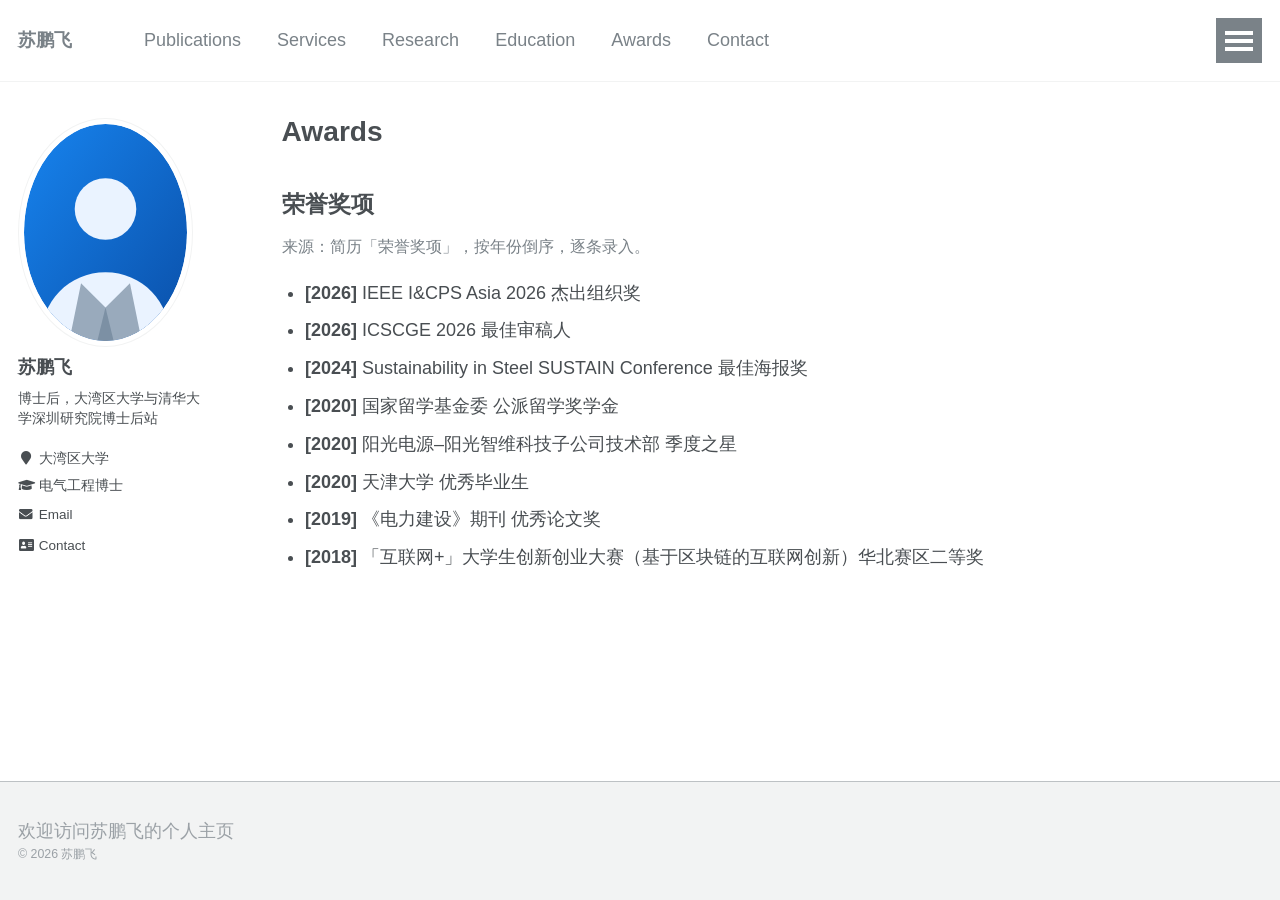
==== awards/index.html @ 1ff54ed6 "重构为多页面 academicpages 站点：真实页面跳转 + 原版主题样式 - 采用参考站开源主题 academicpages / Minimal Mistakes 精确 DOM：masthead" ====
<!doctype html>
<html lang="zh-CN" class="no-js">
<head>
<meta charset="utf-8">
<title>荣誉奖项 - 苏鹏飞</title>
<meta name="description" content="苏鹏飞，电气工程博士，大湾区大学与清华大学深圳研究院博士后站博士后。研究方向：工业负荷灵活性、炼钢流程优化排产、混合储能与需求响应、多能源系统协同。">
<meta property="og:site_name" content="苏鹏飞">
<meta property="og:title" content="荣誉奖项 - 苏鹏飞">
<meta property="og:description" content="苏鹏飞，电气工程博士，大湾区大学与清华大学深圳研究院博士后站博士后。研究方向：工业负荷灵活性、炼钢流程优化排产、混合储能与需求响应、多能源系统协同。">
<meta name="viewport" content="width=device-width, initial-scale=1.0">
<meta http-equiv="cleartype" content="on">
<script>document.documentElement.className = document.documentElement.className.replace(/\bno-js\b/g, '') + ' js ';</script>
<link rel="stylesheet" href="../assets/css/main.css">
<link rel="stylesheet" href="../assets/css/custom.css">
</head>
<body data-home="../index.html">
<!-- 结构：masthead（真实页面导航） + #main（sticky sidebar + archive） + page__footer
     内容填充位置：下方 <div class="archive"> 内部；共享身份字段见 data/profile.js -->
<div class="masthead">
  <div class="masthead__inner-wrap">
    <div class="masthead__menu">
      <nav id="site-nav" class="greedy-nav">
        <button><div class="navicon"></div></button>
        <ul class="visible-links">
          <li class="masthead__menu-item masthead__menu-item--lg"><a href="../index.html" data-field="name">苏鹏飞</a></li>
          <li class="masthead__menu-item"><a href="../publications/index.html">Publications</a></li>
          <li class="masthead__menu-item"><a href="../services/index.html">Services</a></li>
          <li class="masthead__menu-item"><a href="../research/index.html">Research</a></li>
          <li class="masthead__menu-item"><a href="../education/index.html">Education</a></li>
          <li class="masthead__menu-item"><a href="../awards/index.html">Awards</a></li>
          <li class="masthead__menu-item"><a href="../contact/index.html">Contact</a></li>
        </ul>
        <ul class="hidden-links hidden">
          <li class="masthead__menu-item nav-clone"><a href="../index.html" data-field="name">苏鹏飞</a></li>
          <li class="masthead__menu-item nav-clone"><a href="../publications/index.html">Publications</a></li>
          <li class="masthead__menu-item nav-clone"><a href="../services/index.html">Services</a></li>
          <li class="masthead__menu-item nav-clone"><a href="../research/index.html">Research</a></li>
          <li class="masthead__menu-item nav-clone"><a href="../education/index.html">Education</a></li>
          <li class="masthead__menu-item nav-clone"><a href="../awards/index.html">Awards</a></li>
          <li class="masthead__menu-item nav-clone"><a href="../contact/index.html">Contact</a></li>
        </ul>
      </nav>
    </div>
  </div>
</div>
<div id="main" role="main">
<div class="sidebar sticky">
  <div itemscope itemtype="http://schema.org/Person">
    <div class="author__avatar">
      <!-- 简历未提供照片：蓝色椭圆占位头像；拿到照片后替换下方 img 的 src 即可 -->
      <img src="../assets/images/profile.svg" class="author__avatar" alt="苏鹏飞">
    </div>
    <div class="author__content">
      <h3 class="author__name" data-field="name">苏鹏飞</h3>
      <p class="author__bio" data-field="bio">博士后，大湾区大学与清华大学深圳研究院博士后站</p>
    </div>
    <div class="author__urls-wrapper">
      <button class="btn btn--inverse">Follow</button>
      <ul class="author__urls social-icons">
        <li><i class="fas fa-fw fa-map-marker" aria-hidden="true"></i> 大湾区大学</li>
        <li><i class="fas fa-fw fa-graduation-cap" aria-hidden="true"></i> 电气工程博士</li>
        <li><a href="mailto:aca_spf@163.com" data-href="emailHref"><i class="fas fa-fw fa-envelope" aria-hidden="true"></i> Email</a></li>
        <li><a href="../contact/index.html"><i class="fas fa-fw fa-address-card" aria-hidden="true"></i> Contact</a></li>
      </ul>
    </div>
  </div>
</div>
<div class="archive">
  <h1 class="page__title">Awards</h1>
  <h2 id="awards">荣誉奖项</h2>
  <p class="page-note">来源：简历「荣誉奖项」，按年份倒序，逐条录入。</p>
  <ul class="plain-list">
    <li><strong>[2026]</strong> IEEE I&amp;CPS Asia 2026 杰出组织奖</li>
    <li><strong>[2026]</strong> ICSCGE 2026 最佳审稿人</li>
    <li><strong>[2024]</strong> Sustainability in Steel SUSTAIN Conference 最佳海报奖</li>
    <li><strong>[2020]</strong> 国家留学基金委 公派留学奖学金</li>
    <li><strong>[2020]</strong> 阳光电源–阳光智维科技子公司技术部 季度之星</li>
    <li><strong>[2020]</strong> 天津大学 优秀毕业生</li>
    <li><strong>[2019]</strong> 《电力建设》期刊 优秀论文奖</li>
    <li><strong>[2018]</strong> 「互联网+」大学生创新创业大赛（基于区块链的互联网创新）华北赛区二等奖</li>
  </ul>
</div>
</div>
<div class="page__footer">
  <footer>
    <a href="../index.html" data-href="home" data-field="footerText">欢迎访问苏鹏飞的个人主页</a>
    <div class="page__footer-copyright" data-field="copyrightText">&copy; 2026 苏鹏飞</div>
  </footer>
</div>
<script src="../data/profile.js"></script>
<script src="../assets/js/site.js"></script>
<script src="../assets/js/main.min.js"></script>
</body>
</html>
---- assets/css/main.css ----
a:focus{outline:thin dotted #f89406;outline:5px auto #f89406;outline-offset:-2px}*,*:before,*:after{-moz-box-sizing:border-box;-webkit-box-sizing:border-box;box-sizing:border-box}html{box-sizing:border-box;background-color:#fff;font-size:16px;-webkit-text-size-adjust:100%;-ms-text-size-adjust:100%}@media (min-width: 48em){html{font-size:18px}}body{margin:0}::-moz-selection{color:#fff;background:#000}::selection{color:#fff;background:#000}article,aside,details,figcaption,figure,footer,header,hgroup,main,nav,section{display:block}audio,canvas,video{display:inline-block;*display:inline;*zoom:1}audio:not([controls]){display:none}a{color:#52adc8}a:hover,a:active{outline:0}sub,sup{position:relative;font-size:75%;line-height:0;vertical-align:baseline}sup{top:-0.5em}sub{bottom:-0.25em}img{max-width:100%;width:auto\9;height:auto;vertical-align:middle;border:0;-ms-interpolation-mode:bicubic}#map_canvas img,.google-maps img{max-width:none}button,input,select,textarea{margin:0;font-size:100%;vertical-align:middle}button,input{*overflow:visible;line-height:normal}button::-moz-focus-inner,input::-moz-focus-inner{padding:0;border:0}button,html input[type="button"],input[type="reset"],input[type="submit"]{-webkit-appearance:button;cursor:pointer}label,select,button,input[type="button"],input[type="reset"],input[type="submit"],input[type="radio"],input[type="checkbox"]{cursor:pointer}input[type="search"]{box-sizing:content-box;-webkit-appearance:textfield}input[type="search"]::-webkit-search-decoration,input[type="search"]::-webkit-search-cancel-button{-webkit-appearance:none}textarea{overflow:auto;vertical-align:top}html{position:relative;min-height:100%}body{margin:0;padding:0;padding-bottom:9em;color:#494e52;font-family:-apple-system,".SFNSText-Regular","San Francisco","Roboto","Segoe UI","Helvetica Neue","Lucida Grande",Arial,sans-serif;line-height:1.5}body.overflow--hidden{overflow:hidden}h1,h2,h3,h4,h5,h6{margin:2em 0 0.5em;line-height:1.2;font-family:-apple-system,".SFNSText-Regular","San Francisco","Roboto","Segoe UI","Helvetica Neue","Lucida Grande",Arial,sans-serif;font-weight:bold}h1{margin-top:0;font-size:1.563em}h2{font-size:1.25em}h3{font-size:1em}h4{font-size:.75em}h5{font-size:.75em}h6{font-size:.75em}small,.small{font-size:.75em}p{margin-bottom:1.3em}u,ins{text-decoration:none;border-bottom:1px solid #494e52}u a,ins a{color:inherit}del a{color:inherit}p,pre,blockquote,ul,ol,dl,figure,table,fieldset{orphans:3;widows:3}abbr[title],abbr[data-original-title]{text-decoration:none;cursor:help;border-bottom:1px dotted #494e52}blockquote{margin:2em 1em 2em 0;padding-left:1em;padding-right:1em;font-style:italic;border-left:0.25em solid #7a8288}blockquote cite{font-style:italic}blockquote cite:before{content:"\2014";padding-right:5px}a:hover,a:active{outline:0}tt,code,kbd,samp,pre{font-family:Monaco,Consolas,"Lucida Console",monospace}pre{overflow-x:auto}p>code,a>code,li>code,figcaption>code,td>code{padding-top:0.1rem;padding-bottom:0.1rem;font-size:.75em;background:#fafafa;border:1px solid #f2f3f3;border-radius:4px;box-shadow:0 1px 1px rgba(0,0,0,0.125)}p>code:before,p>code:after,a>code:before,a>code:after,li>code:before,li>code:after,figcaption>code:before,figcaption>code:after,td>code:before,td>code:after{letter-spacing:-0.2em;content:"\00a0"}hr{display:block;margin:1em 0;border:0;border-top:1px solid #f2f3f3}ul li,ol li{margin-bottom:0.5em}li ul,li ol{margin-top:0.5em}figure{display:-webkit-box;display:flex;-webkit-box-pack:justify;justify-content:space-between;-webkit-box-align:start;align-items:flex-start;flex-wrap:wrap;margin:2em 0}figure img,figure iframe,figure .fluid-width-video-wrapper{margin-bottom:1em}figure img{width:100%;border-radius:4px;-webkit-transition:all 0.2s ease-in-out;transition:all 0.2s ease-in-out}figure>a{display:block}@media (min-width: 37.5em){figure.half>a,figure.half>img{width:calc(50% - 0.5em)}}figure.half figcaption{width:100%}@media (min-width: 37.5em){figure.third>a,figure.third>img{width:calc(33.3333% - 0.5em)}}figure.third figcaption{width:100%}figcaption{margin-bottom:0.5em;color:#777a7d;font-family:Georgia,Times,serif;font-size:.75em}figcaption a{color:inherit;text-decoration:none;border-bottom:1px solid #bdc1c4;-webkit-transition:all 0.2s ease-in-out;transition:all 0.2s ease-in-out}figcaption a:hover{color:#000;border-bottom-color:#000}svg:not(:root){overflow:hidden}nav ul{margin:0;padding:0}nav li{list-style:none}nav a{text-decoration:none}nav ul li,nav ol li{margin-bottom:0}nav li ul,nav li ol{margin-top:0}b,i,strong,em,blockquote,p,q,span,figure,img,h1,h2,header,input,a,tr,td,form button,input[type="submit"],.btn,#goog-wm-sb,.highlight,.archive__item-teaser{-webkit-transition:all 0.2s ease-in-out;transition:all 0.2s ease-in-out}.hidden{display:none;visibility:hidden}.load{display:none}.transparent{opacity:0}.visually-hidden,.screen-reader-text,.screen-reader-text span,.screen-reader-shortcut{position:absolute !important;clip:rect(1px, 1px, 1px, 1px);height:1px !important;width:1px !important;border:0 !important;overflow:hidden}body:hover .visually-hidden a,body:hover .visually-hidden input,body:hover .visually-hidden button{display:none !important}.screen-reader-text:focus,.screen-reader-shortcut:focus{clip:auto !important;height:auto !important;width:auto !important;display:block;font-size:1em;font-weight:bold;padding:15px 23px 14px;background:#fff;z-index:100000;text-decoration:none;box-shadow:0 0 2px 2px rgba(0,0,0,0.6)}.skip-link{position:fixed;z-index:20;margin:0;font-family:-apple-system,".SFNSText-Regular","San Francisco","Roboto","Segoe UI","Helvetica Neue","Lucida Grande",Arial,sans-serif;white-space:nowrap}.skip-link li{height:0;width:0;list-style:none}.text-left{text-align:left}.text-center{text-align:center}.text-right{text-align:right}.text-justify{text-align:justify}.text-nowrap{white-space:nowrap}.cf{clear:both}.wrapper{max-width:925px;margin-left:auto;margin-right:auto}.wrapper:after{content:" ";display:block;clear:both}.align-left{display:block;margin-left:auto;margin-right:auto}@media (min-width: 37.5em){.align-left{float:left;margin-right:1em}}.align-right{display:block;margin-left:auto;margin-right:auto}@media (min-width: 37.5em){.align-right{float:right;margin-left:1em}}.align-center{display:block;margin-left:auto;margin-right:auto}@media (min-width: 57.8125em){.full{margin-right:-19.4915254237% !important}}.icon{display:inline-block;fill:currentColor;width:1em;height:1.1em;line-height:1;position:relative;top:-0.1em;vertical-align:middle}.social-icons .fa{color:#000}.social-icons .fa-behance,.social-icons .fa-behance-square{color:#1769FF}.social-icons .fa-dribbble{color:#ea4c89}.social-icons .fa-facebook,.social-icons .fa-facebook-square{color:#3b5998}.social-icons .fa-flickr{color:#ff0084}.social-icons .fa-foursquare{color:#0072b1}.social-icons .fa-github,.social-icons .fa-github-alt,.social-icons .fa-github-square{color:#171516}.social-icons .fa-google-plus,.social-icons .fa-google-plus-square{color:#dd4b39}.social-icons .fa-instagram{color:#517fa4}.social-icons .fa-lastfm,.social-icons .fa-lastfm-square{color:#d51007}.social-icons .fa-linkedin,.social-icons .fa-linkedin-square{color:#007bb6}.social-icons .fa-pinterest,.social-icons .fa-pinterest-p,.social-icons .fa-pinterest-square{color:#cb2027}.social-icons .fa-rss,.social-icons .fa-rss-square{color:#fa9b39}.social-icons .fa-soundcloud{color:#f30}.social-icons .fa-stack-exchange,.social-icons .fa-stack-overflow{color:#fe7a15}.social-icons .fa-tumblr,.social-icons .fa-tumblr-square{color:#32506d}.social-icons .fa-twitter,.social-icons .fa-twitter-square{color:#55acee}.social-icons .fa-vimeo,.social-icons .fa-vimeo-square{color:#1ab7ea}.social-icons .fa-vine{color:#00bf8f}.social-icons .fa-youtube,.social-icons .fa-youtube-square,.social-icons .fa-youtube-play{color:#b00}.social-icons .fa-xing,.social-icons .fa-xing-square{color:#006567}.navicon{position:relative;width:28px;height:4px;background:#fff;margin:auto;-webkit-transition:0.3s;transition:0.3s}.navicon:before,.navicon:after{content:"";position:absolute;left:0;width:28px;height:4px;background:#fff;-webkit-transition:0.3s;transition:0.3s}.navicon:before{top:-8px}.navicon:after{bottom:-8px}.close .navicon{background:transparent}.close .navicon:before,.close .navicon:after{-webkit-transform-origin:50% 50%;-ms-transform-origin:50% 50%;transform-origin:50% 50%;top:0;width:28px}.close .navicon:before{-webkit-transform:rotate3d(0, 0, 1, 45deg);transform:rotate3d(0, 0, 1, 45deg)}.close .navicon:after{-webkit-transform:rotate3d(0, 0, 1, -45deg);transform:rotate3d(0, 0, 1, -45deg)}@media (min-width: 57.8125em){.sticky{clear:both;position:-webkit-sticky;position:sticky;top:2em}.sticky::after{clear:both;content:"";display:table}.sticky>*{display:block}}.well{min-height:20px;padding:19px;margin-bottom:20px;background-color:#f5f5f5;border:1px solid #e3e3e3;border-radius:4px;box-shadow:inset 0 1px 1px rgba(0,0,0,0.05)}.show-modal{overflow:hidden;position:relative}.show-modal:before{position:absolute;content:"";top:0;left:0;width:100%;height:100%;z-index:999;background-color:rgba(255,255,255,0.85)}.show-modal .modal{display:block}.modal{display:none;position:fixed;width:300px;top:50%;left:50%;margin-left:-150px;margin-top:-150px;min-height:0;z-index:9999;background:#fff;border:1px solid #f2f3f3;border-radius:4px;box-shadow:0 1px 1px rgba(0,0,0,0.125)}.modal__title{margin:0;padding:0.5em 1em}.modal__supporting-text{padding:0 1em 0.5em 1em}.modal__actions{padding:0.5em 1em;border-top:1px solid #f2f3f3}.footnote{color:#9ba1a6;text-decoration:none}.footnotes{color:#9ba1a6}.footnotes ol,.footnotes li,.footnotes p{margin-bottom:0;font-size:.75em}a.reversefootnote{color:#7a8288;text-decoration:none}a.reversefootnote:hover{text-decoration:underline}.required{color:#ee5f5b;font-weight:bold}@-webkit-keyframes intro{0%{opacity:0}100%{opacity:1}}@keyframes intro{0%{opacity:0}100%{opacity:1}}table{margin-bottom:1em;width:100%;font-family:-apple-system,".SFNSText-Regular","San Francisco","Roboto","Segoe UI","Helvetica Neue","Lucida Grande",Arial,sans-serif;font-size:.75em;border-collapse:collapse;border:1px solid #bdc1c4}table+table{margin-top:1em}thead{background-color:#f2f3f3;border-bottom:1px solid #bdc1c4}th{padding:0.5em;font-weight:bold;text-align:left;border-right:1px solid #bdc1c4}td{padding:0.5em;border-bottom:1px solid #bdc1c4;border-right:1px solid #bdc1c4}tr,td,th{vertical-align:middle}.btn,#goog-wm-sb{display:inline-block;margin-bottom:0.25em;padding:0.5em 1em;color:#fff !important;font-family:-apple-system,".SFNSText-Regular","San Francisco","Roboto","Segoe UI","Helvetica Neue","Lucida Grande",Arial,sans-serif;font-size:.75em;font-weight:bold;text-align:center;text-decoration:none;background-color:#7a8288;border:0 !important;border-radius:4px;cursor:pointer}.btn:hover,#goog-wm-sb:hover{background-color:#333}.btn .icon,#goog-wm-sb .icon{margin-right:0.5em}.btn .icon+.hidden,#goog-wm-sb .icon+.hidden{margin-left:-0.5em}.btn--block{display:block;width:100%}.btn--block+.btn--block{margin-top:0.25em}.btn--inverse{color:#7a8288 !important;border:1px solid #bdc1c4 !important;background-color:#fff}.btn--inverse:hover{color:#fff !important;border-color:#7a8288}.btn--light-outline{border:1px solid #fff !important;background-color:transparent}.btn--info{background-color:#52adc8}.btn--info:hover{background-color:#428aa0}.btn--warning{background-color:#f89406}.btn--warning:hover{background-color:#c67605}.btn--success{background-color:#62c462}.btn--success:hover{background-color:#4e9d4e}.btn--danger{background-color:#ee5f5b}.btn--danger:hover{background-color:#be4c49}.btn--disabled{pointer-events:none;cursor:not-allowed;filter:alpha(opacity=65);box-shadow:none;opacity:0.65}.btn--facebook{background-color:#3b5998}.btn--facebook:hover{background-color:#2f477a}.btn--twitter{background-color:#55acee}.btn--twitter:hover{background-color:#448abe}.btn--google-plus{background-color:#dd4b39}.btn--google-plus:hover{background-color:#b13c2e}.btn--linkedin{background-color:#007bb6}.btn--linkedin:hover{background-color:#006292}.btn--x-large{font-size:1.25em}.btn--large{font-size:1em}.btn--small{font-size:.6875em}.notice{margin:2em 0 !important;padding:1em;font-family:-apple-system,".SFNSText-Regular","San Francisco","Roboto","Segoe UI","Helvetica Neue","Lucida Grande",Arial,sans-serif;font-size:.75em !important;text-indent:initial;background-color:#f8f9f9;border-radius:4px;box-shadow:0 1px 1px rgba(189,193,196,0.25)}.notice h4{margin-top:0 !important;margin-bottom:0.75em}.page__content .notice h4{margin-bottom:0;font-size:1em}.notice p:last-child{margin-bottom:0 !important}.notice h4+p{margin-top:0;padding-top:0}.notice a{color:#bdc1c4}.notice a:hover{color:#717476}.notice code{background-color:#fcfcfc}.notice ul:last-child{margin-bottom:0}.notice--primary{margin:2em 0 !important;padding:1em;font-family:-apple-system,".SFNSText-Regular","San Francisco","Roboto","Segoe UI","Helvetica Neue","Lucida Grande",Arial,sans-serif;font-size:.75em !important;text-indent:initial;background-color:#f2f3f3;border-radius:4px;box-shadow:0 1px 1px rgba(122,130,136,0.25)}.notice--primary h4{margin-top:0 !important;margin-bottom:0.75em}.page__content .notice--primary h4{margin-bottom:0;font-size:1em}.notice--primary p:last-child{margin-bottom:0 !important}.notice--primary h4+p{margin-top:0;padding-top:0}.notice--primary a{color:#7a8288}.notice--primary a:hover{color:#494e52}.notice--primary code{background-color:#f8f9f9}.notice--primary ul:last-child{margin-bottom:0}.notice--info{margin:2em 0 !important;padding:1em;font-family:-apple-system,".SFNSText-Regular","San Francisco","Roboto","Segoe UI","Helvetica Neue","Lucida Grande",Arial,sans-serif;font-size:.75em !important;text-indent:initial;background-color:#eef7fa;border-radius:4px;box-shadow:0 1px 1px rgba(82,173,200,0.25)}.notice--info h4{margin-top:0 !important;margin-bottom:0.75em}.page__content .notice--info h4{margin-bottom:0;font-size:1em}.notice--info p:last-child{margin-bottom:0 !important}.notice--info h4+p{margin-top:0;padding-top:0}.notice--info a{color:#52adc8}.notice--info a:hover{color:#316878}.notice--info code{background-color:#f6fbfc}.notice--info ul:last-child{margin-bottom:0}.notice--warning{margin:2em 0 !important;padding:1em;font-family:-apple-system,".SFNSText-Regular","San Francisco","Roboto","Segoe UI","Helvetica Neue","Lucida Grande",Arial,sans-serif;font-size:.75em !important;text-indent:initial;background-color:#fef4e6;border-radius:4px;box-shadow:0 1px 1px rgba(248,148,6,0.25)}.notice--warning h4{margin-top:0 !important;margin-bottom:0.75em}.page__content .notice--warning h4{margin-bottom:0;font-size:1em}.notice--warning p:last-child{margin-bottom:0 !important}.notice--warning h4+p{margin-top:0;padding-top:0}.notice--warning a{color:#f89406}.notice--warning a:hover{color:#955904}.notice--warning code{background-color:#fffaf3}.notice--warning ul:last-child{margin-bottom:0}.notice--success{margin:2em 0 !important;padding:1em;font-family:-apple-system,".SFNSText-Regular","San Francisco","Roboto","Segoe UI","Helvetica Neue","Lucida Grande",Arial,sans-serif;font-size:.75em !important;text-indent:initial;background-color:#eff9ef;border-radius:4px;box-shadow:0 1px 1px rgba(98,196,98,0.25)}.notice--success h4{margin-top:0 !important;margin-bottom:0.75em}.page__content .notice--success h4{margin-bottom:0;font-size:1em}.notice--success p:last-child{margin-bottom:0 !important}.notice--success h4+p{margin-top:0;padding-top:0}.notice--success a{color:#62c462}.notice--success a:hover{color:#3b763b}.notice--success code{background-color:#f7fcf7}.notice--success ul:last-child{margin-bottom:0}.notice--danger{margin:2em 0 !important;padding:1em;font-family:-apple-system,".SFNSText-Regular","San Francisco","Roboto","Segoe UI","Helvetica Neue","Lucida Grande",Arial,sans-serif;font-size:.75em !important;text-indent:initial;background-color:#fdefef;border-radius:4px;box-shadow:0 1px 1px rgba(238,95,91,0.25)}.notice--danger h4{margin-top:0 !important;margin-bottom:0.75em}.page__content .notice--danger h4{margin-bottom:0;font-size:1em}.notice--danger p:last-child{margin-bottom:0 !important}.notice--danger h4+p{margin-top:0;padding-top:0}.notice--danger a{color:#ee5f5b}.notice--danger a:hover{color:#8f3937}.notice--danger code{background-color:#fef7f7}.notice--danger ul:last-child{margin-bottom:0}.masthead{position:relative;border-bottom:1px solid #f2f3f3;-webkit-animation:intro 0.3s both;animation:intro 0.3s both;-webkit-animation-delay:0.15s;animation-delay:0.15s;z-index:20}.masthead__inner-wrap{max-width:925px;margin-left:auto;margin-right:auto;clear:both;padding:1em 1em 1em;font-family:-apple-system,".SFNSText-Regular","San Francisco","Roboto","Segoe UI","Helvetica Neue","Lucida Grande",Arial,sans-serif}.masthead__inner-wrap:after{content:" ";display:block;clear:both}.masthead__inner-wrap::after{clear:both;content:"";display:table}@media (min-width: 80em){.masthead__inner-wrap{max-width:1280px}}.masthead__inner-wrap nav{z-index:10}.masthead__inner-wrap a{text-decoration:none}.masthead__menu ul{margin:0;padding:0;clear:both;list-style-type:none}.masthead__menu-item{display:block;list-style-type:none;white-space:nowrap}.masthead__menu-item--lg{padding-right:2em;font-weight:700}.breadcrumbs{max-width:925px;margin-left:auto;margin-right:auto;clear:both;margin-top:0;margin-bottom:0;padding-left:2em;padding-right:2em;font-family:-apple-system,".SFNSText-Regular","San Francisco","Roboto","Segoe UI","Helvetica Neue","Lucida Grande",Arial,sans-serif;-webkit-animation:intro 0.3s both;animation:intro 0.3s both;-webkit-animation-delay:0.30s;animation-delay:0.30s}.breadcrumbs:after{content:" ";display:block;clear:both}.breadcrumbs::after{clear:both;content:"";display:table}@media (min-width: 57.8125em){.breadcrumbs{padding-left:1em;padding-right:1em}}@media (min-width: 80em){.breadcrumbs{max-width:1280px}}.breadcrumbs ol{padding:0;list-style:none;font-size:.75em}@media (min-width: 57.8125em){.breadcrumbs ol{width:83.0508474576%;float:right;margin-right:0}}@media (min-width: 80em){.breadcrumbs ol{padding-left:4.2372881356%}}.breadcrumbs li{display:inline}.breadcrumbs .current{font-weight:bold}.pagination{clear:both;width:100%;float:left;margin-left:0;margin-right:0;clear:both;margin-top:1em;padding-top:1em}.pagination::after{clear:both;content:"";display:table}.pagination ul{margin:0;padding:0;list-style-type:none;font-family:-apple-system,".SFNSText-Regular","San Francisco","Roboto","Segoe UI","Helvetica Neue","Lucida Grande",Arial,sans-serif}.pagination li{display:block;float:left;margin-left:-1px}.pagination li a{margin-bottom:0.25em;padding:0.5em 1em;font-family:-apple-system,".SFNSText-Regular","San Francisco","Roboto","Segoe UI","Helvetica Neue","Lucida Grande",Arial,sans-serif;font-size:14px;font-weight:bold;line-height:1.5;text-align:center;text-decoration:none;color:#9ba1a6;border:1px solid #bdc1c4;border-radius:0}.pagination li a:hover{color:#3e8296}.pagination li a.current{color:#fff;background:#7a8288}.pagination li a.disabled{color:#dee0e1;pointer-events:none;cursor:not-allowed}.pagination li:first-child{margin-left:0}.pagination li:first-child a{border-top-left-radius:4px;border-bottom-left-radius:4px}.pagination li:last-child a{border-top-right-radius:4px;border-bottom-right-radius:4px}.pagination--pager{display:block;padding:1em 2em;float:left;width:50%;font-family:-apple-system,".SFNSText-Regular","San Francisco","Roboto","Segoe UI","Helvetica Neue","Lucida Grande",Arial,sans-serif;font-size:1em;font-weight:bold;text-align:center;text-decoration:none;color:#bdc1c4;border:1px solid #bdc1c4;border-radius:4px}.pagination--pager:hover{color:#3e8296}.pagination--pager:first-child{border-top-right-radius:0;border-bottom-right-radius:0}.pagination--pager:last-child{margin-left:-1px;border-top-left-radius:0;border-bottom-left-radius:0}.pagination--pager.disabled{color:#dee0e1;pointer-events:none;cursor:not-allowed}.page__content+.pagination,.page__meta+.pagination,.comment__date+.pagination,.page__share+.pagination,.page__comments+.pagination{margin-top:2em;padding-top:2em;border-top:1px solid #f2f3f3}.greedy-nav{position:relative;min-width:250px;background:#fff}.greedy-nav a{display:block;margin:0 1rem;padding:0.5rem 0;color:#7a8288;text-decoration:none}.greedy-nav a:hover{color:#5c6266}.greedy-nav button{position:absolute;height:100%;right:0;padding:0 0.5rem;border:0;outline:none;background-color:#7a8288;color:#fff;cursor:pointer}.greedy-nav .visible-links{display:table}.greedy-nav .visible-links li{display:table-cell;vertical-align:middle}.greedy-nav .visible-links li:first-child{font-weight:bold}.greedy-nav .visible-links li:first-child a{margin-left:0}.greedy-nav .visible-links li:last-child a{margin-right:0}.greedy-nav .visible-links a{position:relative}.greedy-nav .visible-links a:before{content:"";position:absolute;left:0;bottom:0;height:4px;background:#bdc1c4;width:100%;-webkit-transition:all 0.2s ease-in-out;transition:all 0.2s ease-in-out;-webkit-transform:scaleX(0);-ms-transform:scaleX(0);transform:scaleX(0)}.greedy-nav .visible-links a:hover:before{-webkit-transform:scaleX(1);-ms-transform:scaleX(1);transform:scaleX(1)}.greedy-nav .hidden-links{position:absolute;top:100%;right:0;margin-top:15px;padding:5px;border:1px solid #f2f3f3;border-radius:4px;background:#fff;box-shadow:0 0 10px rgba(0,0,0,0.25)}.greedy-nav .hidden-links a{margin:0;padding:10px 20px;font-size:1em}.greedy-nav .hidden-links a:hover{color:#5c6266;background:#dee0e1}.greedy-nav .hidden-links:before{content:"";position:absolute;top:-11px;right:10px;width:0;border-style:solid;border-width:0 10px 10px;border-color:#f2f3f3 transparent;display:block;z-index:0}.greedy-nav .hidden-links:after{content:"";position:absolute;top:-10px;right:10px;width:0;border-style:solid;border-width:0 10px 10px;border-color:#fff transparent;display:block;z-index:1}.greedy-nav .hidden-links li{display:block;border-bottom:1px solid #f2f3f3}.greedy-nav .hidden-links li:last-child{border-bottom:none}.nav__list{font-size:1.25rem}.nav__list ul{margin-bottom:1em}.nav__list a{display:block;padding:0.125em 0;color:inherit}.nav__list a:hover{text-decoration:underline}.nav__list .active{margin-left:-0.5em;padding-left:0.5em;padding-right:0.5em;color:#fff;font-weight:bold;background:#7a8288;border-radius:4px}.nav__list .active:hover{color:#fff}.nav__title{margin:0;padding:0.5rem 1rem;font-family:-apple-system,".SFNSText-Regular","San Francisco","Roboto","Segoe UI","Helvetica Neue","Lucida Grande",Arial,sans-serif;font-size:1em;font-weight:bold}.nav__sub-title{display:block;margin:0.5rem 0;padding:0.5rem 0;font-family:-apple-system,".SFNSText-Regular","San Francisco","Roboto","Segoe UI","Helvetica Neue","Lucida Grande",Arial,sans-serif;font-size:.75em;font-weight:bold;text-transform:uppercase;border-bottom:1px solid #f2f3f3}.toc{font-family:-apple-system,".SFNSText-Regular","San Francisco","Roboto","Segoe UI","Helvetica Neue","Lucida Grande",Arial,sans-serif;color:#7a8288;text-transform:uppercase;letter-spacing:1px;background-color:#fff;border:1px solid #f2f3f3;border-radius:4px;box-shadow:0 1px 1px rgba(0,0,0,0.125)}.toc .nav__title{color:#fff;font-size:.75em;background:#7a8288;border-top-left-radius:4px;border-top-right-radius:4px}.toc__menu{margin:0;padding:0;width:100%;list-style:none;font-size:0.8rem}.toc__menu a{display:block;padding:0.5rem 1rem;color:#7a8288;font-size:.6875em;font-weight:bold;line-height:1.5;border-bottom:1px solid #f2f3f3}.toc__menu a:hover{color:#000;background:#f2f3f3}.toc__menu>li:last-child a{border-bottom:none}.toc__menu li ul>li a{padding-left:2rem;font-weight:normal}.toc__menu li>ul li{display:none}@media (min-width: 48em){.toc__menu li>ul li{display:block}}.page__footer{clear:both;float:left;margin-left:0;margin-right:0;width:100%;clear:both;position:absolute;bottom:0em;height:auto;margin-top:3em;color:#9ba1a6;-webkit-animation:intro 0.3s both;animation:intro 0.3s both;-webkit-animation-delay:0.45s;animation-delay:0.45s;background-color:#f2f3f3;border-top:1px solid #bdc1c4}.page__footer::after{clear:both;content:"";display:table}.page__footer footer{clear:both;margin-left:auto;margin-right:auto;margin-top:2em;max-width:100%;padding:0 1em 2em}.page__footer footer::after{clear:both;content:"";display:table}@media (min-width: 80em){.page__footer footer{max-width:1280px}}.page__footer a{color:inherit;text-decoration:none}.page__footer a:hover{text-decoration:underline}.page__footer .fas,.page__footer .fab,.page__footer .far,.page__footer .fal{color:#9ba1a6}.page__footer-copyright{font-family:-apple-system,".SFNSText-Regular","San Francisco","Roboto","Segoe UI","Helvetica Neue","Lucida Grande",Arial,sans-serif;font-size:.6875em}.page__footer-follow ul{margin:0;padding:0;list-style-type:none}.page__footer-follow li{display:inline-block;padding-top:5px;padding-bottom:5px;font-family:-apple-system,".SFNSText-Regular","San Francisco","Roboto","Segoe UI","Helvetica Neue","Lucida Grande",Arial,sans-serif;font-size:.75em;text-transform:uppercase}.page__footer-follow li+li:before{content:"";padding-right:5px}.page__footer-follow a{padding-right:10px;font-weight:bold}.page__footer-follow .social-icons a{white-space:nowrap}div.highlighter-rouge,figure.highlight{position:relative;margin-bottom:1em;padding:1em;border:1px solid #f2f3f3;border-radius:4px;background-color:#fafafa;box-shadow:0 1px 1px rgba(0,0,0,0.125)}div.highlighter-rouge:before,figure.highlight:before{position:absolute;top:0;right:0;padding:0.5em;background-color:#f2f3f3;content:"\f121";font-family:"fontawesome" !important;font-size:.75em;line-height:1;text-transform:none;speak:none}div.highlighter-rouge .highlight,figure.highlight .highlight{margin:0;font-family:Monaco,Consolas,"Lucida Console",monospace;font-size:.6875em;line-height:1.8}.highlight table td{padding:5px}.highlight table pre{margin:0}.highlight .c{color:#93a1a1}.highlight .err{color:#586e75}.highlight .g{color:#586e75}.highlight .k{color:#859900}.highlight .l{color:#586e75}.highlight .n{color:#586e75}.highlight .o{color:#859900}.highlight .x{color:#cb4b16}.highlight .p{color:#586e75}.highlight .cm{color:#93a1a1}.highlight .cp{color:#859900}.highlight .c1{color:#93a1a1}.highlight .cs{color:#859900}.highlight .gd{color:#2aa198}.highlight .ge{color:#586e75;font-style:italic}.highlight .gr{color:#dc322f}.highlight .gh{color:#cb4b16}.highlight .gi{color:#859900}.highlight .go{color:#586e75}.highlight .gp{color:#586e75}.highlight .gs{color:#586e75;font-weight:bold}.highlight .gu{color:#cb4b16}.highlight .gt{color:#586e75}.highlight .kc{color:#cb4b16}.highlight .kd{color:#22b3eb}.highlight .kn{color:#859900}.highlight .kp{color:#859900}.highlight .kr{color:#22b3eb}.highlight .kt{color:#dc322f}.highlight .ld{color:#586e75}.highlight .m{color:#2aa198}.highlight .s{color:#2aa198}.highlight .na{color:#586e75}.highlight .nb{color:#B58900}.highlight .nc{color:#22b3eb}.highlight .no{color:#cb4b16}.highlight .nd{color:#22b3eb}.highlight .ni{color:#cb4b16}.highlight .ne{color:#cb4b16}.highlight .nf{color:#22b3eb}.highlight .nl{color:#586e75}.highlight .nn{color:#586e75}.highlight .nx{color:#586e75}.highlight .py{color:#586e75}.highlight .nt{color:#22b3eb}.highlight .nv{color:#22b3eb}.highlight .ow{color:#859900}.highlight .w{color:#586e75}.highlight .mf{color:#2aa198}.highlight .mh{color:#2aa198}.highlight .mi{color:#2aa198}.highlight .mo{color:#2aa198}.highlight .sb{color:#93a1a1}.highlight .sc{color:#2aa198}.highlight .sd{color:#586e75}.highlight .s2{color:#2aa198}.highlight .se{color:#cb4b16}.highlight .sh{color:#586e75}.highlight .si{color:#2aa198}.highlight .sx{color:#2aa198}.highlight .sr{color:#dc322f}.highlight .s1{color:#2aa198}.highlight .ss{color:#2aa198}.highlight .bp{color:#22b3eb}.highlight .vc{color:#22b3eb}.highlight .vg{color:#22b3eb}.highlight .vi{color:#22b3eb}.highlight .il{color:#2aa198}form{margin:0 0 5px 0}form fieldset{margin-bottom:5px;padding:0;border-width:0}form legend{display:block;width:100%;margin-bottom:10px;*margin-left:-7px;padding:0;color:#494e52;border:0;border-bottom:1px solid #ccc;white-space:normal}form p{margin-bottom:5px / 2}form ul{list-style-type:none;margin:0 0 5px 0;padding:0}form br{display:none}label,input,button,select,textarea{vertical-align:baseline;*vertical-align:middle}input,button,select,textarea{box-sizing:border-box;font-family:-apple-system,".SFNSText-Regular","San Francisco","Roboto","Segoe UI","Helvetica Neue","Lucida Grande",Arial,sans-serif}label{display:block;margin-bottom:0.25em;color:#494e52;cursor:pointer}label small{font-size:.75em}label input,label textarea,label select{display:block}input,textarea,select{display:inline-block;width:100%;padding:0.25em;margin-bottom:0.5em;color:#494e52;background-color:#fff;border:1px solid #ccc;border-radius:4px;box-shadow:0 1px 1px rgba(0,0,0,0.125)}input:hover,textarea:hover,select:hover{border-color:#bdc1c4}.input-mini{width:60px}.input-small{width:90px}input[type="image"],input[type="checkbox"],input[type="radio"]{width:auto;height:auto;padding:0;margin:3px 0;*margin-top:0;line-height:normal;cursor:pointer;border-radius:0;border:0 \9}input[type="checkbox"],input[type="radio"]{box-sizing:border-box;padding:0;*width:13px;*height:13px}input[type="image"]{border:0;box-shadow:none}input[type="file"]{width:auto;padding:initial;line-height:initial;border:initial;background-color:transparent;background-color:initial;box-shadow:none}input[type="button"],input[type="reset"],input[type="submit"]{width:auto;height:auto;cursor:pointer;*overflow:visible}select,input[type="file"]{*margin-top:4px}select{width:auto;background-color:#fff}select[multiple],select[size]{height:auto}textarea{resize:vertical;height:auto;overflow:auto;vertical-align:top}input[type="hidden"]{display:none}.form{position:relative}.radio,.checkbox{padding-left:18px;font-weight:normal}.radio input[type="radio"],.checkbox input[type="checkbox"]{float:left;margin-left:-18px}.radio.inline,.checkbox.inline{display:inline-block;padding-top:5px;margin-bottom:0;vertical-align:middle}.radio.inline+.radio.inline,.checkbox.inline+.checkbox.inline{margin-left:10px}input[disabled],select[disabled],textarea[disabled],input[readonly],select[readonly],textarea[readonly]{opacity:0.5;cursor:not-allowed}input:focus,textarea:focus{border-color:#7a8288;outline:0;outline:thin dotted \9}input[type="file"]:focus,input[type="radio"]:focus,input[type="checkbox"]:focus,select:focus{box-shadow:none}.help-block,.help-inline{color:#52adc8}.help-block{display:block;margin-bottom:1em;line-height:1em}.help-inline{display:inline-block;vertical-align:middle;padding-left:5px}.form-inline input,.form-inline textarea,.form-inline select{display:inline-block;margin-bottom:0}.form-inline label{display:inline-block}.form-inline .radio,.form-inline .checkbox,.form-inline .radio{padding-left:0;margin-bottom:0;vertical-align:middle}.form-inline .radio input[type="radio"],.form-inline .checkbox input[type="checkbox"]{float:left;margin-left:0;margin-right:3px}.form-search input,.form-search textarea,.form-search select{display:inline-block;margin-bottom:0}.form-search .search-query{padding-left:14px;padding-right:14px;margin-bottom:0;border-radius:14px}.form-search label{display:inline-block}.form-search .radio,.form-search .checkbox,.form-inline .radio{padding-left:0;margin-bottom:0;vertical-align:middle}.form-search .radio input[type="radio"],.form-search .checkbox input[type="checkbox"]{float:left;margin-left:0;margin-right:3px}.form--loading:before{content:''}.form--loading .form__spinner{display:block}.form:before{position:absolute;top:0;left:0;width:100%;height:100%;background-color:rgba(255,255,255,0.7);z-index:10}.form__spinner{display:none;position:absolute;top:50%;left:50%;z-index:11}#goog-fixurl ul{list-style:none;margin-left:0;padding-left:0}#goog-fixurl ul li{list-style-type:none}#goog-wm-qt{width:auto;margin-right:10px;margin-bottom:20px;padding:8px 20px;display:inline-block;font-size:.75em;background-color:#fff;color:#000;border-width:2px !important;border-style:solid !important;border-color:gray;border-radius:4px}#main{max-width:925px;margin-left:auto;margin-right:auto;clear:both;margin-top:2em;padding-left:1em;padding-right:1em;animation:intro 0.3s both;animation-delay:0.35s}#main:after{content:" ";display:block;clear:both}#main::after{clear:both;content:"";display:table}@media (min-width: 80em){#main{max-width:1280px}}@media (min-width: 57.8125em){.page{width:83.0508474576%;float:right;margin-right:0;padding-left:4.2372881356%;padding-right:16.9491525424%}}.page .page__inner-wrap{clear:both;width:100%;float:left;margin-left:0;margin-right:0}.page .page__inner-wrap .page__content,.page .page__inner-wrap .page__meta,.page .page__inner-wrap .comment__date,.page .page__inner-wrap .page__share{clear:both;width:100%;float:left;margin-left:0;margin-right:0}.page__title{margin-top:0;line-height:1}.page__title+.page__meta,.page__title+.comment__date{margin-top:-0.5em}.page__lead{font-family:-apple-system,".SFNSText-Regular","San Francisco","Roboto","Segoe UI","Helvetica Neue","Lucida Grande",Arial,sans-serif;font-size:1.25em}.page__content h2{padding-bottom:0.5em;border-bottom:1px solid #f2f3f3}.page__content p,.page__content li,.page__content dl{font-size:1em}.page__content p{margin:0 0 1.3em}.page__content a{text-decoration:underline}.page__content a:hover{text-decoration:underline}.page__content a:hover img{box-shadow:0 0 10px rgba(0,0,0,0.25)}.page__content dt{margin-top:1em;font-family:-apple-system,".SFNSText-Regular","San Francisco","Roboto","Segoe UI","Helvetica Neue","Lucida Grande",Arial,sans-serif;font-weight:bold}.page__content dd{margin-left:1em;font-family:-apple-system,".SFNSText-Regular","San Francisco","Roboto","Segoe UI","Helvetica Neue","Lucida Grande",Arial,sans-serif;font-size:.75em}.page__content .small{font-size:.75em}.page__content blockquote+.small{margin-top:-1.5em;padding-left:1.25rem}.page__hero{position:relative;margin-bottom:2em;clear:both;animation:intro 0.3s both;animation-delay:0.25s}.page__hero::after{clear:both;content:"";display:table}.page__hero--overlay{position:relative;margin-bottom:2em;padding:3em 0;clear:both;background-size:cover;background-repeat:no-repeat;background-position:center;animation:intro 0.3s both;animation-delay:0.25s}.page__hero--overlay::after{clear:both;content:"";display:table}.page__hero--overlay a{color:#fff}.page__hero--overlay .wrapper{padding-left:1em;padding-right:1em}@media (min-width: 80em){.page__hero--overlay .wrapper{max-width:1280px}}.page__hero--overlay .page__title,.page__hero--overlay .page__meta,.page__hero--overlay .comment__date,.page__hero--overlay .page__lead,.page__hero--overlay .btn,.page__hero--overlay #goog-wm-sb{color:#fff;text-shadow:1px 1px 4px rgba(0,0,0,0.5)}.page__hero--overlay .page__lead{max-width:768px}.page__hero--overlay .page__title{font-size:1.953em}@media (min-width: 37.5em){.page__hero--overlay .page__title{font-size:2.441em}}.page__hero-image{width:100%;height:auto;-ms-interpolation-mode:bicubic}.page__hero-caption{position:absolute;bottom:0;right:0;margin:0 auto;padding:2px 5px;color:#fff;font-family:Georgia,Times,serif;font-size:.6875em;background:#000;text-align:right;z-index:5;opacity:0.5;border-radius:4px 0 4px 0}@media (min-width: 57.8125em){.page__hero-caption{padding:5px 10px}}.page__hero-caption a{color:#fff;text-decoration:none}.page__share{margin-top:2em;padding-top:1em;border-top:1px solid #f2f3f3}@media (max-width: 37.5em){.page__share .btn span,.page__share #goog-wm-sb span{border:0;clip:rect(0 0 0 0);height:1px;margin:-1px;overflow:hidden;padding:0;position:absolute;width:1px}}.page__share-title{margin-bottom:10px;font-size:.75em;text-transform:uppercase}.page__meta,.comment__date{margin-top:2em;color:#9ba1a6;font-family:-apple-system,".SFNSText-Regular","San Francisco","Roboto","Segoe UI","Helvetica Neue","Lucida Grande",Arial,sans-serif;font-size:.75em}.page__meta p,.comment__date p{margin:0}.page__meta a,.comment__date a{color:inherit}.page__meta-title{margin-bottom:10px;font-size:.75em;text-transform:uppercase}.page__taxonomy .sep{display:none}.page__taxonomy strong{margin-right:10px}.page__taxonomy-item{display:inline-block;margin-right:5px;margin-bottom:8px;padding:5px 10px;text-decoration:none;border:1px solid #bdc1c4;border-radius:4px}.page__taxonomy-item:hover{text-decoration:none;color:#3e8296}.page__comments{clear:both;width:100%;float:left;margin-left:0;margin-right:0}.page__comments-title{margin-top:2rem;margin-bottom:10px;padding-top:2rem;font-size:.75em;border-top:1px solid #f2f3f3;text-transform:uppercase}.page__comments-form{padding:1em;background:#f2f3f3;transition:all 0.2s ease-in-out}.page__comments-form.disabled input,.page__comments-form.disabled button,.page__comments-form.disabled textarea,.page__comments-form.disabled label{pointer-events:none;cursor:not-allowed;filter:alpha(opacity=65);box-shadow:none;opacity:0.65}.comment{clear:both;margin:1em 0}.comment::after{clear:both;content:"";display:table}.comment:not(:last-child){border-bottom:1px solid #f2f3f3}.comment__avatar-wrapper{float:left;width:60px;height:60px}@media (min-width: 57.8125em){.comment__avatar-wrapper{width:100px;height:100px}}.comment__avatar{width:40px;height:40px;border-radius:50%}@media (min-width: 57.8125em){.comment__avatar{width:80px;height:80px;padding:5px;border:1px solid #f2f3f3}}.comment__content-wrapper{float:right;width:calc(100% - 60px)}@media (min-width: 57.8125em){.comment__content-wrapper{width:calc(100% - 100px)}}.comment__author{margin:0}.comment__author a{text-decoration:none}.comment__date{margin:0}.comment__date a{text-decoration:none}.page__related{margin-top:2em;padding-top:1em;border-top:1px solid #f2f3f3;clear:both;float:left}.page__related::after{clear:both;content:"";display:table}@media (min-width: 57.8125em){.page__related{margin-left:21.186440678%}}.page__related a{color:inherit;text-decoration:none}.page__related-title{margin-bottom:10px;font-size:.75em;text-transform:uppercase}.archive{margin-bottom:2em}@media (min-width: 48em){.archive{width:100%;float:left;margin-left:0;margin-right:0}}@media (min-width: 57.8125em){.archive{width:83.0508474576%;float:right;margin-right:0;padding-left:4.2372881356%}}.archive a{text-decoration:underline}.archive a:hover{text-decoration:underline}.archive a:hover img{box-shadow:0 0 10px rgba(0,0,0,0.25)}.archive__subtitle{margin:1.414em 0 0;padding-bottom:0.5em;font-size:1em;color:#9ba1a6;border-bottom:1px solid #f2f3f3}.archive__subtitle+.list__item .archive__item-title{margin-top:0.5em}.archive__item-title{margin-bottom:0.25em;font-family:-apple-system,".SFNSText-Regular","San Francisco","Roboto","Segoe UI","Helvetica Neue","Lucida Grande",Arial,sans-serif}.archive__item-title a+a{opacity:0.5}.page__content .archive__item-title{margin-top:1em;border-bottom:none}.archive__item-excerpt{margin-top:0;font-size:.75em}.archive__item-excerpt+p{text-indent:0}.archive__item-teaser{border-radius:4px;overflow:hidden}.archive__item-teaser img{width:100%}.archive__item:hover .archive__item-teaser{box-shadow:0 0 10px rgba(0,0,0,0.25)}.archive__item:hover .archive__item-title{text-decoration:underline}@media (min-width: 48em){.list__item{padding-right:0px}}@media (min-width: 57.8125em){.list__item{padding-right:0px}}@media (min-width: 80em){.list__item{padding-right:0px}}.list__item .page__meta,.list__item .comment__date{margin:0 0 4px}.grid__item{margin-bottom:2em}.grid__item .page__meta,.grid__item .comment__date{margin:0 0 4px}.grid__item .archive__item-title{margin-top:0.5em;font-size:1em}.grid__item .archive__item-excerpt{display:none}@media (min-width: 37.5em){.grid__item{width:48.9795918367%;float:left}.grid__item:nth-child(2n+1){margin-left:0;margin-right:-100%;clear:both;margin-left:0}.grid__item:nth-child(2n+2){margin-left:51.0204081633%;margin-right:-100%;clear:none}.grid__item .archive__item-teaser{max-height:200px}}@media (min-width: 48em){.grid__item{margin-left:0;margin-right:0;width:23.4693877551%;float:left}.grid__item:nth-child(4n+1){margin-left:0;margin-right:-100%;clear:both;margin-left:0}.grid__item:nth-child(4n+2){margin-left:25.5102040816%;margin-right:-100%;clear:none}.grid__item:nth-child(4n+3){margin-left:51.0204081633%;margin-right:-100%;clear:none}.grid__item:nth-child(4n+4){margin-left:76.5306122449%;margin-right:-100%;clear:none}.grid__item .archive__item-teaser{max-height:120px}.grid__item .archive__item-excerpt{display:block;font-size:.75em}}.feature__wrapper{clear:both;margin-bottom:2em;border-bottom:1px solid #f2f3f3}.feature__wrapper::after{clear:both;content:"";display:table}.feature__item{margin-bottom:2em;font-size:1.25rem}@media (min-width: 37.5em){.feature__item{margin-bottom:0;width:32.2033898305%;float:left}.feature__item:nth-child(3n+1){margin-left:0;margin-right:-100%;clear:both;margin-left:0}.feature__item:nth-child(3n+2){margin-left:33.8983050847%;margin-right:-100%;clear:none}.feature__item:nth-child(3n+3){margin-left:67.7966101695%;margin-right:-100%;clear:none}.feature__item .feature__item-teaser{max-height:200px;overflow:hidden}}.feature__item--left{clear:both;width:100%;float:left;margin-left:0;margin-right:0;font-size:1.25rem}.feature__item--left .archive__item-teaser{margin-bottom:2em}@media (min-width: 37.5em){.feature__item--left .archive__item-teaser{width:40.6779661017%;float:left;margin-right:1.6949152542%}.feature__item--left .archive__item-body{width:57.6271186441%;float:right;margin-right:0;padding-left:4.2372881356%;padding-right:8.4745762712%}}.feature__item--right{clear:both;width:100%;float:left;margin-left:0;margin-right:0;font-size:1.25rem}.feature__item--right .archive__item-teaser{margin-bottom:2em}@media (min-width: 37.5em){.feature__item--right{text-align:right}.feature__item--right .archive__item-teaser{width:40.6779661017%;float:right;margin-left:1.6949152542%}.feature__item--right .archive__item-body{width:57.6271186441%;float:left;margin-left:0;padding-left:4.2372881356%;padding-right:8.4745762712%}}.feature__item--center{clear:both;width:100%;float:left;margin-left:0;margin-right:0;font-size:1.25rem}.feature__item--center .archive__item-teaser{margin-bottom:2em}@media (min-width: 37.5em){.feature__item--center{text-align:center}.feature__item--center .archive__item-teaser{margin:0 auto;width:40.6779661017%}.feature__item--center .archive__item-body{margin:0 auto;width:57.6271186441%}}.sidebar{-webkit-transform:translate3d(0, 0, 0);transform:translate3d(0, 0, 0);clear:both;margin-bottom:1em}.sidebar::after{clear:both;content:"";display:table}@media (min-width: 57.8125em){.sidebar{width:15.2542372881%;float:left;margin-right:1.6949152542%;opacity:1;-webkit-transition:opacity 0.2s ease-in-out;transition:opacity 0.2s ease-in-out}.sidebar:hover{opacity:1}}@media (min-width: 80em){.sidebar{padding-right:0}}.sidebar h2,.sidebar h3,.sidebar h4,.sidebar h5,.sidebar h6{margin-bottom:0;font-family:-apple-system,".SFNSText-Regular","San Francisco","Roboto","Segoe UI","Helvetica Neue","Lucida Grande",Arial,sans-serif}.sidebar h3,.sidebar h4{font-size:1em}.sidebar p,.sidebar li{font-family:-apple-system,".SFNSText-Regular","San Francisco","Roboto","Segoe UI","Helvetica Neue","Lucida Grande",Arial,sans-serif;font-size:.75em;line-height:1.5}.sidebar img{width:100%}.sidebar__right{margin-bottom:1em}@media (min-width: 57.8125em){.sidebar__right{position:relative;float:right;width:0px;margin-left:2.5423728814%;z-index:10}}@media (min-width: 80em){.sidebar__right{width:0px}}.author__avatar{display:table-cell;vertical-align:top;width:36px}@media (min-width: 57.8125em){.author__avatar{display:block;width:auto;height:auto}}.author__avatar img{max-width:175px;border-radius:50%}@media (min-width: 57.8125em){.author__avatar img{padding:5px;border:1px solid #f2f3f3}}.author__content{display:table-cell;vertical-align:top;padding-left:15px;padding-right:25px;line-height:1}@media (min-width: 57.8125em){.author__content{display:block;width:100%;padding-left:0;padding-right:0}}.author__name{margin:0}@media (min-width: 57.8125em){.author__name{margin-top:10px;margin-bottom:10px}}.sidebar .author__name{font-family:-apple-system,".SFNSText-Regular","San Francisco","Roboto","Segoe UI","Helvetica Neue","Lucida Grande",Arial,sans-serif;font-size:1em}.author__bio{margin:0}@media (min-width: 57.8125em){.author__bio{margin-top:10px;margin-bottom:20px}}.author__urls-wrapper{position:relative;display:table-cell;vertical-align:middle;font-family:-apple-system,".SFNSText-Regular","San Francisco","Roboto","Segoe UI","Helvetica Neue","Lucida Grande",Arial,sans-serif;z-index:10;position:relative;cursor:pointer}.author__urls-wrapper li:last-child a{margin-bottom:0}@media (min-width: 57.8125em){.author__urls-wrapper{display:block}}.author__urls-wrapper button{margin-bottom:0}@media (min-width: 57.8125em){.author__urls-wrapper button{display:none}}.author__urls{display:none;position:absolute;right:0;margin-top:15px;padding:10px;list-style-type:none;border:1px solid #f2f3f3;border-radius:4px;background:#fff;z-index:-1;box-shadow:0 0 10px rgba(0,0,0,0.25);cursor:default}@media (min-width: 57.8125em){.author__urls{display:block;position:relative;margin:0;padding:0;border:0;background:transparent;box-shadow:none}}.author__urls:before{display:block;content:"";position:absolute;top:-11px;left:calc(50% - 10px);width:0;border-style:solid;border-width:0 10px 10px;border-color:#f2f3f3 transparent;z-index:0}@media (min-width: 57.8125em){.author__urls:before{display:none}}.author__urls:after{display:block;content:"";position:absolute;top:-10px;left:calc(50% - 10px);width:0;border-style:solid;border-width:0 10px 10px;border-color:#fff transparent;z-index:1}@media (min-width: 57.8125em){.author__urls:after{display:none}}.author__urls li{white-space:nowrap}.author__urls a{display:block;margin-bottom:5px;padding-right:5px;padding-top:2px;padding-bottom:2px;color:inherit;font-size:1em;text-decoration:none}.author__urls a:hover{text-decoration:underline}/*!
 * Font Awesome Free 5.5.0 by @fontawesome - https://fontawesome.com
 * License - https://fontawesome.com/license/free (Icons: CC BY 4.0, Fonts: SIL OFL 1.1, Code: MIT License)
 */.fa,.fas,.far,.fal,.fab{-moz-osx-font-smoothing:grayscale;-webkit-font-smoothing:antialiased;display:inline-block;font-style:normal;font-variant:normal;text-rendering:auto;line-height:1}.fa-lg{font-size:1.3333333333em;line-height:.75em;vertical-align:-.0667em}.fa-xs{font-size:.75em}.fa-sm{font-size:.875em}.fa-1x{font-size:1em}.fa-2x{font-size:2em}.fa-3x{font-size:3em}.fa-4x{font-size:4em}.fa-5x{font-size:5em}.fa-6x{font-size:6em}.fa-7x{font-size:7em}.fa-8x{font-size:8em}.fa-9x{font-size:9em}.fa-10x{font-size:10em}.fa-fw{text-align:center;width:1.25em}.fa-ul{list-style-type:none;margin-left:2.5em;padding-left:0}.fa-ul>li{position:relative}.fa-li{left:-2em;position:absolute;text-align:center;width:2em;line-height:inherit}.fa-border{border:solid 0.08em #eee;border-radius:.1em;padding:.2em .25em .15em}.fa-pull-left{float:left}.fa-pull-right{float:right}.fa.fa-pull-left,.fas.fa-pull-left,.far.fa-pull-left,.fal.fa-pull-left,.fab.fa-pull-left{margin-right:.3em}.fa.fa-pull-right,.fas.fa-pull-right,.far.fa-pull-right,.fal.fa-pull-right,.fab.fa-pull-right{margin-left:.3em}.fa-spin{animation:fa-spin 2s infinite linear}.fa-pulse{animation:fa-spin 1s infinite steps(8)}@keyframes fa-spin{0%{transform:rotate(0deg)}100%{transform:rotate(360deg)}}.fa-rotate-90{-ms-filter:"progid:DXImageTransform.Microsoft.BasicImage(rotation=1)";transform:rotate(90deg)}.fa-rotate-180{-ms-filter:"progid:DXImageTransform.Microsoft.BasicImage(rotation=2)";transform:rotate(180deg)}.fa-rotate-270{-ms-filter:"progid:DXImageTransform.Microsoft.BasicImage(rotation=3)";transform:rotate(270deg)}.fa-flip-horizontal{-ms-filter:"progid:DXImageTransform.Microsoft.BasicImage(rotation=0, mirror=1)";transform:scale(-1, 1)}.fa-flip-vertical{-ms-filter:"progid:DXImageTransform.Microsoft.BasicImage(rotation=2, mirror=1)";transform:scale(1, -1)}.fa-flip-horizontal.fa-flip-vertical{-ms-filter:"progid:DXImageTransform.Microsoft.BasicImage(rotation=2, mirror=1)";transform:scale(-1, -1)}:root .fa-rotate-90,:root .fa-rotate-180,:root .fa-rotate-270,:root .fa-flip-horizontal,:root .fa-flip-vertical{filter:none}.fa-stack{display:inline-block;height:2em;line-height:2em;position:relative;vertical-align:middle;width:2.5em}.fa-stack-1x,.fa-stack-2x{left:0;position:absolute;text-align:center;width:100%}.fa-stack-1x{line-height:inherit}.fa-stack-2x{font-size:2em}.fa-inverse{color:#fff}.fa-500px:before{content:""}.fa-accessible-icon:before{content:""}.fa-accusoft:before{content:""}.fa-acquisitions-incorporated:before{content:""}.fa-ad:before{content:""}.fa-address-book:before{content:""}.fa-address-card:before{content:""}.fa-adjust:before{content:""}.fa-adn:before{content:""}.fa-adversal:before{content:""}.fa-affiliatetheme:before{content:""}.fa-air-freshener:before{content:""}.fa-algolia:before{content:""}.fa-align-center:before{content:""}.fa-align-justify:before{content:""}.fa-align-left:before{content:""}.fa-align-right:before{content:""}.fa-alipay:before{content:""}.fa-allergies:before{content:""}.fa-amazon:before{content:""}.fa-amazon-pay:before{content:""}.fa-ambulance:before{content:""}.fa-american-sign-language-interpreting:before{content:""}.fa-amilia:before{content:""}.fa-anchor:before{content:""}.fa-android:before{content:""}.fa-angellist:before{content:""}.fa-angle-double-down:before{content:""}.fa-angle-double-left:before{content:""}.fa-angle-double-right:before{content:""}.fa-angle-double-up:before{content:""}.fa-angle-down:before{content:""}.fa-angle-left:before{content:""}.fa-angle-right:before{content:""}.fa-angle-up:before{content:""}.fa-angry:before{content:""}.fa-angrycreative:before{content:""}.fa-angular:before{content:""}.fa-ankh:before{content:""}.fa-app-store:before{content:""}.fa-app-store-ios:before{content:""}.fa-apper:before{content:""}.fa-apple:before{content:""}.fa-apple-alt:before{content:""}.fa-apple-pay:before{content:""}.fa-archive:before{content:""}.fa-archway:before{content:""}.fa-arrow-alt-circle-down:before{content:""}.fa-arrow-alt-circle-left:before{content:""}.fa-arrow-alt-circle-right:before{content:""}.fa-arrow-alt-circle-up:before{content:""}.fa-arrow-circle-down:before{content:""}.fa-arrow-circle-left:before{content:""}.fa-arrow-circle-right:before{content:""}.fa-arrow-circle-up:before{content:""}.fa-arrow-down:before{content:""}.fa-arrow-left:before{content:""}.fa-arrow-right:before{content:""}.fa-arrow-up:before{content:""}.fa-arrows-alt:before{content:""}.fa-arrows-alt-h:before{content:""}.fa-arrows-alt-v:before{content:""}.fa-assistive-listening-systems:before{content:""}.fa-asterisk:before{content:""}.fa-asymmetrik:before{content:""}.fa-at:before{content:""}.fa-atlas:before{content:""}.fa-atom:before{content:""}.fa-audible:before{content:""}.fa-audio-description:before{content:""}.fa-autoprefixer:before{content:""}.fa-avianex:before{content:""}.fa-aviato:before{content:""}.fa-award:before{content:""}.fa-aws:before{content:""}.fa-backspace:before{content:""}.fa-backward:before{content:""}.fa-balance-scale:before{content:""}.fa-ban:before{content:""}.fa-band-aid:before{content:""}.fa-bandcamp:before{content:""}.fa-barcode:before{content:""}.fa-bars:before{content:""}.fa-baseball-ball:before{content:""}.fa-basketball-ball:before{content:""}.fa-bath:before{content:""}.fa-battery-empty:before{content:""}.fa-battery-full:before{content:""}.fa-battery-half:before{content:""}.fa-battery-quarter:before{content:""}.fa-battery-three-quarters:before{content:""}.fa-bed:before{content:""}.fa-beer:before{content:""}.fa-behance:before{content:""}.fa-behance-square:before{content:""}.fa-bell:before{content:""}.fa-bell-slash:before{content:""}.fa-bezier-curve:before{content:""}.fa-bible:before{content:""}.fa-bicycle:before{content:""}.fa-bimobject:before{content:""}.fa-binoculars:before{content:""}.fa-birthday-cake:before{content:""}.fa-bitbucket:before{content:""}.fa-bitcoin:before{content:""}.fa-bity:before{content:""}.fa-black-tie:before{content:""}.fa-blackberry:before{content:""}.fa-blender:before{content:""}.fa-blender-phone:before{content:""}.fa-blind:before{content:""}.fa-blogger:before{content:""}.fa-blogger-b:before{content:""}.fa-bluetooth:before{content:""}.fa-bluetooth-b:before{content:""}.fa-bold:before{content:""}.fa-bolt:before{content:""}.fa-bomb:before{content:""}.fa-bone:before{content:""}.fa-bong:before{content:""}.fa-book:before{content:""}.fa-book-dead:before{content:""}.fa-book-open:before{content:""}.fa-book-reader:before{content:""}.fa-bookmark:before{content:""}.fa-bowling-ball:before{content:""}.fa-box:before{content:""}.fa-box-open:before{content:""}.fa-boxes:before{content:""}.fa-braille:before{content:""}.fa-brain:before{content:""}.fa-briefcase:before{content:""}.fa-briefcase-medical:before{content:""}.fa-broadcast-tower:before{content:""}.fa-broom:before{content:""}.fa-brush:before{content:""}.fa-btc:before{content:""}.fa-bug:before{content:""}.fa-building:before{content:""}.fa-bullhorn:before{content:""}.fa-bullseye:before{content:""}.fa-burn:before{content:""}.fa-buromobelexperte:before{content:""}.fa-bus:before{content:""}.fa-bus-alt:before{content:""}.fa-business-time:before{content:""}.fa-buysellads:before{content:""}.fa-calculator:before{content:""}.fa-calendar:before{content:""}.fa-calendar-alt:before{content:""}.fa-calendar-check:before{content:""}.fa-calendar-minus:before{content:""}.fa-calendar-plus:before{content:""}.fa-calendar-times:before{content:""}.fa-camera:before{content:""}.fa-camera-retro:before{content:""}.fa-campground:before{content:""}.fa-cannabis:before{content:""}.fa-capsules:before{content:""}.fa-car:before{content:""}.fa-car-alt:before{content:""}.fa-car-battery:before{content:""}.fa-car-crash:before{content:""}.fa-car-side:before{content:""}.fa-caret-down:before{content:""}.fa-caret-left:before{content:""}.fa-caret-right:before{content:""}.fa-caret-square-down:before{content:""}.fa-caret-square-left:before{content:""}.fa-caret-square-right:before{content:""}.fa-caret-square-up:before{content:""}.fa-caret-up:before{content:""}.fa-cart-arrow-down:before{content:""}.fa-cart-plus:before{content:""}.fa-cat:before{content:""}.fa-cc-amazon-pay:before{content:""}.fa-cc-amex:before{content:""}.fa-cc-apple-pay:before{content:""}.fa-cc-diners-club:before{content:""}.fa-cc-discover:before{content:""}.fa-cc-jcb:before{content:""}.fa-cc-mastercard:before{content:""}.fa-cc-paypal:before{content:""}.fa-cc-stripe:before{content:""}.fa-cc-visa:before{content:""}.fa-centercode:before{content:""}.fa-certificate:before{content:""}.fa-chair:before{content:""}.fa-chalkboard:before{content:""}.fa-chalkboard-teacher:before{content:""}.fa-charging-station:before{content:""}.fa-chart-area:before{content:""}.fa-chart-bar:before{content:""}.fa-chart-line:before{content:""}.fa-chart-pie:before{content:""}.fa-check:before{content:""}.fa-check-circle:before{content:""}.fa-check-double:before{content:""}.fa-check-square:before{content:""}.fa-chess:before{content:""}.fa-chess-bishop:before{content:""}.fa-chess-board:before{content:""}.fa-chess-king:before{content:""}.fa-chess-knight:before{content:""}.fa-chess-pawn:before{content:""}.fa-chess-queen:before{content:""}.fa-chess-rook:before{content:""}.fa-chevron-circle-down:before{content:""}.fa-chevron-circle-left:before{content:""}.fa-chevron-circle-right:before{content:""}.fa-chevron-circle-up:before{content:""}.fa-chevron-down:before{content:""}.fa-chevron-left:before{content:""}.fa-chevron-right:before{content:""}.fa-chevron-up:before{content:""}.fa-child:before{content:""}.fa-chrome:before{content:""}.fa-church:before{content:""}.fa-circle:before{content:""}.fa-circle-notch:before{content:""}.fa-city:before{content:""}.fa-clipboard:before{content:""}.fa-clipboard-check:before{content:""}.fa-clipboard-list:before{content:""}.fa-clock:before{content:""}.fa-clone:before{content:""}.fa-closed-captioning:before{content:""}.fa-cloud:before{content:""}.fa-cloud-download-alt:before{content:""}.fa-cloud-meatball:before{content:""}.fa-cloud-moon:before{content:""}.fa-cloud-moon-rain:before{content:""}.fa-cloud-rain:before{content:""}.fa-cloud-showers-heavy:before{content:""}.fa-cloud-sun:before{content:""}.fa-cloud-sun-rain:before{content:""}.fa-cloud-upload-alt:before{content:""}.fa-cloudscale:before{content:""}.fa-cloudsmith:before{content:""}.fa-cloudversify:before{content:""}.fa-cocktail:before{content:""}.fa-code:before{content:""}.fa-code-branch:before{content:""}.fa-codepen:before{content:""}.fa-codiepie:before{content:""}.fa-coffee:before{content:""}.fa-cog:before{content:""}.fa-cogs:before{content:""}.fa-coins:before{content:""}.fa-columns:before{content:""}.fa-comment:before{content:""}.fa-comment-alt:before{content:""}.fa-comment-dollar:before{content:""}.fa-comment-dots:before{content:""}.fa-comment-slash:before{content:""}.fa-comments:before{content:""}.fa-comments-dollar:before{content:""}.fa-compact-disc:before{content:""}.fa-compass:before{content:""}.fa-compress:before{content:""}.fa-concierge-bell:before{content:""}.fa-connectdevelop:before{content:""}.fa-contao:before{content:""}.fa-cookie:before{content:""}.fa-cookie-bite:before{content:""}.fa-copy:before{content:""}.fa-copyright:before{content:""}.fa-couch:before{content:""}.fa-cpanel:before{content:""}.fa-creative-commons:before{content:""}.fa-creative-commons-by:before{content:""}.fa-creative-commons-nc:before{content:""}.fa-creative-commons-nc-eu:before{content:""}.fa-creative-commons-nc-jp:before{content:""}.fa-creative-commons-nd:before{content:""}.fa-creative-commons-pd:before{content:""}.fa-creative-commons-pd-alt:before{content:""}.fa-creative-commons-remix:before{content:""}.fa-creative-commons-sa:before{content:""}.fa-creative-commons-sampling:before{content:""}.fa-creative-commons-sampling-plus:before{content:""}.fa-creative-commons-share:before{content:""}.fa-creative-commons-zero:before{content:""}.fa-credit-card:before{content:""}.fa-critical-role:before{content:""}.fa-crop:before{content:""}.fa-crop-alt:before{content:""}.fa-cross:before{content:""}.fa-crosshairs:before{content:""}.fa-crow:before{content:""}.fa-crown:before{content:""}.fa-css3:before{content:""}.fa-css3-alt:before{content:""}.fa-cube:before{content:""}.fa-cubes:before{content:""}.fa-cut:before{content:""}.fa-cuttlefish:before{content:""}.fa-d-and-d:before{content:""}.fa-d-and-d-beyond:before{content:""}.fa-dashcube:before{content:""}.fa-database:before{content:""}.fa-deaf:before{content:""}.fa-delicious:before{content:""}.fa-democrat:before{content:""}.fa-deploydog:before{content:""}.fa-deskpro:before{content:""}.fa-desktop:before{content:""}.fa-dev:before{content:""}.fa-deviantart:before{content:""}.fa-dharmachakra:before{content:""}.fa-diagnoses:before{content:""}.fa-dice:before{content:""}.fa-dice-d20:before{content:""}.fa-dice-d6:before{content:""}.fa-dice-five:before{content:""}.fa-dice-four:before{content:""}.fa-dice-one:before{content:""}.fa-dice-six:before{content:""}.fa-dice-three:before{content:""}.fa-dice-two:before{content:""}.fa-digg:before{content:""}.fa-digital-ocean:before{content:""}.fa-digital-tachograph:before{content:""}.fa-directions:before{content:""}.fa-discord:before{content:""}.fa-discourse:before{content:""}.fa-divide:before{content:""}.fa-dizzy:before{content:""}.fa-dna:before{content:""}.fa-dochub:before{content:""}.fa-docker:before{content:""}.fa-dog:before{content:""}.fa-dollar-sign:before{content:""}.fa-dolly:before{content:""}.fa-dolly-flatbed:before{content:""}.fa-donate:before{content:""}.fa-door-closed:before{content:""}.fa-door-open:before{content:""}.fa-dot-circle:before{content:""}.fa-dove:before{content:""}.fa-download:before{content:""}.fa-draft2digital:before{content:""}.fa-drafting-compass:before{content:""}.fa-dragon:before{content:""}.fa-draw-polygon:before{content:""}.fa-dribbble:before{content:""}.fa-dribbble-square:before{content:""}.fa-dropbox:before{content:""}.fa-drum:before{content:""}.fa-drum-steelpan:before{content:""}.fa-drumstick-bite:before{content:""}.fa-drupal:before{content:""}.fa-dumbbell:before{content:""}.fa-dungeon:before{content:""}.fa-dyalog:before{content:""}.fa-earlybirds:before{content:""}.fa-ebay:before{content:""}.fa-edge:before{content:""}.fa-edit:before{content:""}.fa-eject:before{content:""}.fa-elementor:before{content:""}.fa-ellipsis-h:before{content:""}.fa-ellipsis-v:before{content:""}.fa-ello:before{content:""}.fa-ember:before{content:""}.fa-empire:before{content:""}.fa-envelope:before{content:""}.fa-envelope-open:before{content:""}.fa-envelope-open-text:before{content:""}.fa-envelope-square:before{content:""}.fa-envira:before{content:""}.fa-equals:before{content:""}.fa-eraser:before{content:""}.fa-erlang:before{content:""}.fa-ethereum:before{content:""}.fa-etsy:before{content:""}.fa-euro-sign:before{content:""}.fa-exchange-alt:before{content:""}.fa-exclamation:before{content:""}.fa-exclamation-circle:before{content:""}.fa-exclamation-triangle:before{content:""}.fa-expand:before{content:""}.fa-expand-arrows-alt:before{content:""}.fa-expeditedssl:before{content:""}.fa-external-link-alt:before{content:""}.fa-external-link-square-alt:before{content:""}.fa-eye:before{content:""}.fa-eye-dropper:before{content:""}.fa-eye-slash:before{content:""}.fa-facebook:before{content:""}.fa-facebook-f:before{content:""}.fa-facebook-messenger:before{content:""}.fa-facebook-square:before{content:""}.fa-fantasy-flight-games:before{content:""}.fa-fast-backward:before{content:""}.fa-fast-forward:before{content:""}.fa-fax:before{content:""}.fa-feather:before{content:""}.fa-feather-alt:before{content:""}.fa-female:before{content:""}.fa-fighter-jet:before{content:""}.fa-file:before{content:""}.fa-file-alt:before{content:""}.fa-file-archive:before{content:""}.fa-file-audio:before{content:""}.fa-file-code:before{content:""}.fa-file-contract:before{content:""}.fa-file-csv:before{content:""}.fa-file-download:before{content:""}.fa-file-excel:before{content:""}.fa-file-export:before{content:""}.fa-file-image:before{content:""}.fa-file-import:before{content:""}.fa-file-invoice:before{content:""}.fa-file-invoice-dollar:before{content:""}.fa-file-medical:before{content:""}.fa-file-medical-alt:before{content:""}.fa-file-pdf:before{content:""}.fa-file-powerpoint:before{content:""}.fa-file-prescription:before{content:""}.fa-file-signature:before{content:""}.fa-file-upload:before{content:""}.fa-file-video:before{content:""}.fa-file-word:before{content:""}.fa-fill:before{content:""}.fa-fill-drip:before{content:""}.fa-film:before{content:""}.fa-filter:before{content:""}.fa-fingerprint:before{content:""}.fa-fire:before{content:""}.fa-fire-extinguisher:before{content:""}.fa-firefox:before{content:""}.fa-first-aid:before{content:""}.fa-first-order:before{content:""}.fa-first-order-alt:before{content:""}.fa-firstdraft:before{content:""}.fa-fish:before{content:""}.fa-fist-raised:before{content:""}.fa-flag:before{content:""}.fa-flag-checkered:before{content:""}.fa-flag-usa:before{content:""}.fa-flask:before{content:""}.fa-flickr:before{content:""}.fa-flipboard:before{content:""}.fa-flushed:before{content:""}.fa-fly:before{content:""}.fa-folder:before{content:""}.fa-folder-minus:before{content:""}.fa-folder-open:before{content:""}.fa-folder-plus:before{content:""}.fa-font:before{content:""}.fa-font-awesome:before{content:""}.fa-font-awesome-alt:before{content:""}.fa-font-awesome-flag:before{content:""}.fa-font-awesome-logo-full:before{content:""}.fa-fonticons:before{content:""}.fa-fonticons-fi:before{content:""}.fa-football-ball:before{content:""}.fa-fort-awesome:before{content:""}.fa-fort-awesome-alt:before{content:""}.fa-forumbee:before{content:""}.fa-forward:before{content:""}.fa-foursquare:before{content:""}.fa-free-code-camp:before{content:""}.fa-freebsd:before{content:""}.fa-frog:before{content:""}.fa-frown:before{content:""}.fa-frown-open:before{content:""}.fa-fulcrum:before{content:""}.fa-funnel-dollar:before{content:""}.fa-futbol:before{content:""}.fa-galactic-republic:before{content:""}.fa-galactic-senate:before{content:""}.fa-gamepad:before{content:""}.fa-gas-pump:before{content:""}.fa-gavel:before{content:""}.fa-gem:before{content:""}.fa-genderless:before{content:""}.fa-get-pocket:before{content:""}.fa-gg:before{content:""}.fa-gg-circle:before{content:""}.fa-ghost:before{content:""}.fa-gift:before{content:""}.fa-git:before{content:""}.fa-git-square:before{content:""}.fa-github:before{content:""}.fa-github-alt:before{content:""}.fa-github-square:before{content:""}.fa-gitkraken:before{content:""}.fa-gitlab:before{content:""}.fa-gitter:before{content:""}.fa-glass-martini:before{content:""}.fa-glass-martini-alt:before{content:""}.fa-glasses:before{content:""}.fa-glide:before{content:""}.fa-glide-g:before{content:""}.fa-globe:before{content:""}.fa-globe-africa:before{content:""}.fa-globe-americas:before{content:""}.fa-globe-asia:before{content:""}.fa-gofore:before{content:""}.fa-golf-ball:before{content:""}.fa-goodreads:before{content:""}.fa-goodreads-g:before{content:""}.fa-google:before{content:""}.fa-google-drive:before{content:""}.fa-google-play:before{content:""}.fa-google-plus:before{content:""}.fa-google-plus-g:before{content:""}.fa-google-plus-square:before{content:""}.fa-google-wallet:before{content:""}.fa-gopuram:before{content:""}.fa-graduation-cap:before{content:""}.fa-gratipay:before{content:""}.fa-grav:before{content:""}.fa-greater-than:before{content:""}.fa-greater-than-equal:before{content:""}.fa-grimace:before{content:""}.fa-grin:before{content:""}.fa-grin-alt:before{content:""}.fa-grin-beam:before{content:""}.fa-grin-beam-sweat:before{content:""}.fa-grin-hearts:before{content:""}.fa-grin-squint:before{content:""}.fa-grin-squint-tears:before{content:""}.fa-grin-stars:before{content:""}.fa-grin-tears:before{content:""}.fa-grin-tongue:before{content:""}.fa-grin-tongue-squint:before{content:""}.fa-grin-tongue-wink:before{content:""}.fa-grin-wink:before{content:""}.fa-grip-horizontal:before{content:""}.fa-grip-vertical:before{content:""}.fa-gripfire:before{content:""}.fa-grunt:before{content:""}.fa-gulp:before{content:""}.fa-h-square:before{content:""}.fa-hacker-news:before{content:""}.fa-hacker-news-square:before{content:""}.fa-hackerrank:before{content:""}.fa-hammer:before{content:""}.fa-hamsa:before{content:""}.fa-hand-holding:before{content:""}.fa-hand-holding-heart:before{content:""}.fa-hand-holding-usd:before{content:""}.fa-hand-lizard:before{content:""}.fa-hand-paper:before{content:""}.fa-hand-peace:before{content:""}.fa-hand-point-down:before{content:""}.fa-hand-point-left:before{content:""}.fa-hand-point-right:before{content:""}.fa-hand-point-up:before{content:""}.fa-hand-pointer:before{content:""}.fa-hand-rock:before{content:""}.fa-hand-scissors:before{content:""}.fa-hand-spock:before{content:""}.fa-hands:before{content:""}.fa-hands-helping:before{content:""}.fa-handshake:before{content:""}.fa-hanukiah:before{content:""}.fa-hashtag:before{content:""}.fa-hat-wizard:before{content:""}.fa-haykal:before{content:""}.fa-hdd:before{content:""}.fa-heading:before{content:""}.fa-headphones:before{content:""}.fa-headphones-alt:before{content:""}.fa-headset:before{content:""}.fa-heart:before{content:""}.fa-heartbeat:before{content:""}.fa-helicopter:before{content:""}.fa-highlighter:before{content:""}.fa-hiking:before{content:""}.fa-hippo:before{content:""}.fa-hips:before{content:""}.fa-hire-a-helper:before{content:""}.fa-history:before{content:""}.fa-hockey-puck:before{content:""}.fa-home:before{content:""}.fa-hooli:before{content:""}.fa-hornbill:before{content:""}.fa-horse:before{content:""}.fa-hospital:before{content:""}.fa-hospital-alt:before{content:""}.fa-hospital-symbol:before{content:""}.fa-hot-tub:before{content:""}.fa-hotel:before{content:""}.fa-hotjar:before{content:""}.fa-hourglass:before{content:""}.fa-hourglass-end:before{content:""}.fa-hourglass-half:before{content:""}.fa-hourglass-start:before{content:""}.fa-house-damage:before{content:""}.fa-houzz:before{content:""}.fa-hryvnia:before{content:""}.fa-html5:before{content:""}.fa-hubspot:before{content:""}.fa-i-cursor:before{content:""}.fa-id-badge:before{content:""}.fa-id-card:before{content:""}.fa-id-card-alt:before{content:""}.fa-image:before{content:""}.fa-images:before{content:""}.fa-imdb:before{content:""}.fa-inbox:before{content:""}.fa-indent:before{content:""}.fa-industry:before{content:""}.fa-infinity:before{content:""}.fa-info:before{content:""}.fa-info-circle:before{content:""}.fa-instagram:before{content:""}.fa-internet-explorer:before{content:""}.fa-ioxhost:before{content:""}.fa-italic:before{content:""}.fa-itunes:before{content:""}.fa-itunes-note:before{content:""}.fa-java:before{content:""}.fa-jedi:before{content:""}.fa-jedi-order:before{content:""}.fa-jenkins:before{content:""}.fa-joget:before{content:""}.fa-joint:before{content:""}.fa-joomla:before{content:""}.fa-journal-whills:before{content:""}.fa-js:before{content:""}.fa-js-square:before{content:""}.fa-jsfiddle:before{content:""}.fa-kaaba:before{content:""}.fa-kaggle:before{content:""}.fa-key:before{content:""}.fa-keybase:before{content:""}.fa-keyboard:before{content:""}.fa-keycdn:before{content:""}.fa-khanda:before{content:""}.fa-kickstarter:before{content:""}.fa-kickstarter-k:before{content:""}.fa-kiss:before{content:""}.fa-kiss-beam:before{content:""}.fa-kiss-wink-heart:before{content:""}.fa-kiwi-bird:before{content:""}.fa-korvue:before{content:""}.fa-landmark:before{content:""}.fa-language:before{content:""}.fa-laptop:before{content:""}.fa-laptop-code:before{content:""}.fa-laravel:before{content:""}.fa-lastfm:before{content:""}.fa-lastfm-square:before{content:""}.fa-laugh:before{content:""}.fa-laugh-beam:before{content:""}.fa-laugh-squint:before{content:""}.fa-laugh-wink:before{content:""}.fa-layer-group:before{content:""}.fa-leaf:before{content:""}.fa-leanpub:before{content:""}.fa-lemon:before{content:""}.fa-less:before{content:""}.fa-less-than:before{content:""}.fa-less-than-equal:before{content:""}.fa-level-down-alt:before{content:""}.fa-level-up-alt:before{content:""}.fa-life-ring:before{content:""}.fa-lightbulb:before{content:""}.fa-line:before{content:""}.fa-link:before{content:""}.fa-linkedin:before{content:""}.fa-linkedin-in:before{content:""}.fa-linode:before{content:""}.fa-linux:before{content:""}.fa-lira-sign:before{content:""}.fa-list:before{content:""}.fa-list-alt:before{content:""}.fa-list-ol:before{content:""}.fa-list-ul:before{content:""}.fa-location-arrow:before{content:""}.fa-lock:before{content:""}.fa-lock-open:before{content:""}.fa-long-arrow-alt-down:before{content:""}.fa-long-arrow-alt-left:before{content:""}.fa-long-arrow-alt-right:before{content:""}.fa-long-arrow-alt-up:before{content:""}.fa-low-vision:before{content:""}.fa-luggage-cart:before{content:""}.fa-lyft:before{content:""}.fa-magento:before{content:""}.fa-magic:before{content:""}.fa-magnet:before{content:""}.fa-mail-bulk:before{content:""}.fa-mailchimp:before{content:""}.fa-male:before{content:""}.fa-mandalorian:before{content:""}.fa-map:before{content:""}.fa-map-marked:before{content:""}.fa-map-marked-alt:before{content:""}.fa-map-marker:before{content:""}.fa-map-marker-alt:before{content:""}.fa-map-pin:before{content:""}.fa-map-signs:before{content:""}.fa-markdown:before{content:""}.fa-marker:before{content:""}.fa-mars:before{content:""}.fa-mars-double:before{content:""}.fa-mars-stroke:before{content:""}.fa-mars-stroke-h:before{content:""}.fa-mars-stroke-v:before{content:""}.fa-mask:before{content:""}.fa-mastodon:before{content:""}.fa-maxcdn:before{content:""}.fa-medal:before{content:""}.fa-medapps:before{content:""}.fa-medium:before{content:""}.fa-medium-m:before{content:""}.fa-medkit:before{content:""}.fa-medrt:before{content:""}.fa-meetup:before{content:""}.fa-megaport:before{content:""}.fa-meh:before{content:""}.fa-meh-blank:before{content:""}.fa-meh-rolling-eyes:before{content:""}.fa-memory:before{content:""}.fa-menorah:before{content:""}.fa-mercury:before{content:""}.fa-meteor:before{content:""}.fa-microchip:before{content:""}.fa-microphone:before{content:""}.fa-microphone-alt:before{content:""}.fa-microphone-alt-slash:before{content:""}.fa-microphone-slash:before{content:""}.fa-microscope:before{content:""}.fa-microsoft:before{content:""}.fa-minus:before{content:""}.fa-minus-circle:before{content:""}.fa-minus-square:before{content:""}.fa-mix:before{content:""}.fa-mixcloud:before{content:""}.fa-mizuni:before{content:""}.fa-mobile:before{content:""}.fa-mobile-alt:before{content:""}.fa-modx:before{content:""}.fa-monero:before{content:""}.fa-money-bill:before{content:""}.fa-money-bill-alt:before{content:""}.fa-money-bill-wave:before{content:""}.fa-money-bill-wave-alt:before{content:""}.fa-money-check:before{content:""}.fa-money-check-alt:before{content:""}.fa-monument:before{content:""}.fa-moon:before{content:""}.fa-mortar-pestle:before{content:""}.fa-mosque:before{content:""}.fa-motorcycle:before{content:""}.fa-mountain:before{content:""}.fa-mouse-pointer:before{content:""}.fa-music:before{content:""}.fa-napster:before{content:""}.fa-neos:before{content:""}.fa-network-wired:before{content:""}.fa-neuter:before{content:""}.fa-newspaper:before{content:""}.fa-nimblr:before{content:""}.fa-nintendo-switch:before{content:""}.fa-node:before{content:""}.fa-node-js:before{content:""}.fa-not-equal:before{content:""}.fa-notes-medical:before{content:""}.fa-npm:before{content:""}.fa-ns8:before{content:""}.fa-nutritionix:before{content:""}.fa-object-group:before{content:""}.fa-object-ungroup:before{content:""}.fa-odnoklassniki:before{content:""}.fa-odnoklassniki-square:before{content:""}.fa-oil-can:before{content:""}.fa-old-republic:before{content:""}.fa-om:before{content:""}.fa-opencart:before{content:""}.fa-openid:before{content:""}.fa-opera:before{content:""}.fa-optin-monster:before{content:""}.fa-osi:before{content:""}.fa-otter:before{content:""}.fa-outdent:before{content:""}.fa-page4:before{content:""}.fa-pagelines:before{content:""}.fa-paint-brush:before{content:""}.fa-paint-roller:before{content:""}.fa-palette:before{content:""}.fa-palfed:before{content:""}.fa-pallet:before{content:""}.fa-paper-plane:before{content:""}.fa-paperclip:before{content:""}.fa-parachute-box:before{content:""}.fa-paragraph:before{content:""}.fa-parking:before{content:""}.fa-passport:before{content:""}.fa-pastafarianism:before{content:""}.fa-paste:before{content:""}.fa-patreon:before{content:""}.fa-pause:before{content:""}.fa-pause-circle:before{content:""}.fa-paw:before{content:""}.fa-paypal:before{content:""}.fa-peace:before{content:""}.fa-pen:before{content:""}.fa-pen-alt:before{content:""}.fa-pen-fancy:before{content:""}.fa-pen-nib:before{content:""}.fa-pen-square:before{content:""}.fa-pencil-alt:before{content:""}.fa-pencil-ruler:before{content:""}.fa-penny-arcade:before{content:""}.fa-people-carry:before{content:""}.fa-percent:before{content:""}.fa-percentage:before{content:""}.fa-periscope:before{content:""}.fa-person-booth:before{content:""}.fa-phabricator:before{content:""}.fa-phoenix-framework:before{content:""}.fa-phoenix-squadron:before{content:""}.fa-phone:before{content:""}.fa-phone-slash:before{content:""}.fa-phone-square:before{content:""}.fa-phone-volume:before{content:""}.fa-php:before{content:""}.fa-pied-piper:before{content:""}.fa-pied-piper-alt:before{content:""}.fa-pied-piper-hat:before{content:""}.fa-pied-piper-pp:before{content:""}.fa-piggy-bank:before{content:""}.fa-pills:before{content:""}.fa-pinterest:before{content:""}.fa-pinterest-p:before{content:""}.fa-pinterest-square:before{content:""}.fa-place-of-worship:before{content:""}.fa-plane:before{content:""}.fa-plane-arrival:before{content:""}.fa-plane-departure:before{content:""}.fa-play:before{content:""}.fa-play-circle:before{content:""}.fa-playstation:before{content:""}.fa-plug:before{content:""}.fa-plus:before{content:""}.fa-plus-circle:before{content:""}.fa-plus-square:before{content:""}.fa-podcast:before{content:""}.fa-poll:before{content:""}.fa-poll-h:before{content:""}.fa-poo:before{content:""}.fa-poo-storm:before{content:""}.fa-poop:before{content:""}.fa-portrait:before{content:""}.fa-pound-sign:before{content:""}.fa-power-off:before{content:""}.fa-pray:before{content:""}.fa-praying-hands:before{content:""}.fa-prescription:before{content:""}.fa-prescription-bottle:before{content:""}.fa-prescription-bottle-alt:before{content:""}.fa-print:before{content:""}.fa-procedures:before{content:""}.fa-product-hunt:before{content:""}.fa-project-diagram:before{content:""}.fa-pushed:before{content:""}.fa-puzzle-piece:before{content:""}.fa-python:before{content:""}.fa-qq:before{content:""}.fa-qrcode:before{content:""}.fa-question:before{content:""}.fa-question-circle:before{content:""}.fa-quidditch:before{content:""}.fa-quinscape:before{content:""}.fa-quora:before{content:""}.fa-quote-left:before{content:""}.fa-quote-right:before{content:""}.fa-quran:before{content:""}.fa-r-project:before{content:""}.fa-rainbow:before{content:""}.fa-random:before{content:""}.fa-ravelry:before{content:""}.fa-react:before{content:""}.fa-reacteurope:before{content:""}.fa-readme:before{content:""}.fa-rebel:before{content:""}.fa-receipt:before{content:""}.fa-recycle:before{content:""}.fa-red-river:before{content:""}.fa-reddit:before{content:""}.fa-reddit-alien:before{content:""}.fa-reddit-square:before{content:""}.fa-redo:before{content:""}.fa-redo-alt:before{content:""}.fa-registered:before{content:""}.fa-renren:before{content:""}.fa-reply:before{content:""}.fa-reply-all:before{content:""}.fa-replyd:before{content:""}.fa-republican:before{content:""}.fa-researchgate:before{content:""}.fa-resolving:before{content:""}.fa-retweet:before{content:""}.fa-rev:before{content:""}.fa-ribbon:before{content:""}.fa-ring:before{content:""}.fa-road:before{content:""}.fa-robot:before{content:""}.fa-rocket:before{content:""}.fa-rocketchat:before{content:""}.fa-rockrms:before{content:""}.fa-route:before{content:""}.fa-rss:before{content:""}.fa-rss-square:before{content:""}.fa-ruble-sign:before{content:""}.fa-ruler:before{content:""}.fa-ruler-combined:before{content:""}.fa-ruler-horizontal:before{content:""}.fa-ruler-vertical:before{content:""}.fa-running:before{content:""}.fa-rupee-sign:before{content:""}.fa-sad-cry:before{content:""}.fa-sad-tear:before{content:""}.fa-safari:before{content:""}.fa-sass:before{content:""}.fa-save:before{content:""}.fa-schlix:before{content:""}.fa-school:before{content:""}.fa-screwdriver:before{content:""}.fa-scribd:before{content:""}.fa-scroll:before{content:""}.fa-search:before{content:""}.fa-search-dollar:before{content:""}.fa-search-location:before{content:""}.fa-search-minus:before{content:""}.fa-search-plus:before{content:""}.fa-searchengin:before{content:""}.fa-seedling:before{content:""}.fa-sellcast:before{content:""}.fa-sellsy:before{content:""}.fa-server:before{content:""}.fa-servicestack:before{content:""}.fa-shapes:before{content:""}.fa-share:before{content:""}.fa-share-alt:before{content:""}.fa-share-alt-square:before{content:""}.fa-share-square:before{content:""}.fa-shekel-sign:before{content:""}.fa-shield-alt:before{content:""}.fa-ship:before{content:""}.fa-shipping-fast:before{content:""}.fa-shirtsinbulk:before{content:""}.fa-shoe-prints:before{content:""}.fa-shopping-bag:before{content:""}.fa-shopping-basket:before{content:""}.fa-shopping-cart:before{content:""}.fa-shopware:before{content:""}.fa-shower:before{content:""}.fa-shuttle-van:before{content:""}.fa-sign:before{content:""}.fa-sign-in-alt:before{content:""}.fa-sign-language:before{content:""}.fa-sign-out-alt:before{content:""}.fa-signal:before{content:""}.fa-signature:before{content:""}.fa-simplybuilt:before{content:""}.fa-sistrix:before{content:""}.fa-sitemap:before{content:""}.fa-sith:before{content:""}.fa-skull:before{content:""}.fa-skull-crossbones:before{content:""}.fa-skyatlas:before{content:""}.fa-skype:before{content:""}.fa-slack:before{content:""}.fa-slack-hash:before{content:""}.fa-slash:before{content:""}.fa-sliders-h:before{content:""}.fa-slideshare:before{content:""}.fa-smile:before{content:""}.fa-smile-beam:before{content:""}.fa-smile-wink:before{content:""}.fa-smog:before{content:""}.fa-smoking:before{content:""}.fa-smoking-ban:before{content:""}.fa-snapchat:before{content:""}.fa-snapchat-ghost:before{content:""}.fa-snapchat-square:before{content:""}.fa-snowflake:before{content:""}.fa-socks:before{content:""}.fa-solar-panel:before{content:""}.fa-sort:before{content:""}.fa-sort-alpha-down:before{content:""}.fa-sort-alpha-up:before{content:""}.fa-sort-amount-down:before{content:""}.fa-sort-amount-up:before{content:""}.fa-sort-down:before{content:""}.fa-sort-numeric-down:before{content:""}.fa-sort-numeric-up:before{content:""}.fa-sort-up:before{content:""}.fa-soundcloud:before{content:""}.fa-spa:before{content:""}.fa-space-shuttle:before{content:""}.fa-speakap:before{content:""}.fa-spider:before{content:""}.fa-spinner:before{content:""}.fa-splotch:before{content:""}.fa-spotify:before{content:""}.fa-spray-can:before{content:""}.fa-square:before{content:""}.fa-square-full:before{content:""}.fa-square-root-alt:before{content:""}.fa-squarespace:before{content:""}.fa-stack-exchange:before{content:""}.fa-stack-overflow:before{content:""}.fa-stamp:before{content:""}.fa-star:before{content:""}.fa-star-and-crescent:before{content:""}.fa-star-half:before{content:""}.fa-star-half-alt:before{content:""}.fa-star-of-david:before{content:""}.fa-star-of-life:before{content:""}.fa-staylinked:before{content:""}.fa-steam:before{content:""}.fa-steam-square:before{content:""}.fa-steam-symbol:before{content:""}.fa-step-backward:before{content:""}.fa-step-forward:before{content:""}.fa-stethoscope:before{content:""}.fa-sticker-mule:before{content:""}.fa-sticky-note:before{content:""}.fa-stop:before{content:""}.fa-stop-circle:before{content:""}.fa-stopwatch:before{content:""}.fa-store:before{content:""}.fa-store-alt:before{content:""}.fa-strava:before{content:""}.fa-stream:before{content:""}.fa-street-view:before{content:""}.fa-strikethrough:before{content:""}.fa-stripe:before{content:""}.fa-stripe-s:before{content:""}.fa-stroopwafel:before{content:""}.fa-studiovinari:before{content:""}.fa-stumbleupon:before{content:""}.fa-stumbleupon-circle:before{content:""}.fa-subscript:before{content:""}.fa-subway:before{content:""}.fa-suitcase:before{content:""}.fa-suitcase-rolling:before{content:""}.fa-sun:before{content:""}.fa-superpowers:before{content:""}.fa-superscript:before{content:""}.fa-supple:before{content:""}.fa-surprise:before{content:""}.fa-swatchbook:before{content:""}.fa-swimmer:before{content:""}.fa-swimming-pool:before{content:""}.fa-synagogue:before{content:""}.fa-sync:before{content:""}.fa-sync-alt:before{content:""}.fa-syringe:before{content:""}.fa-table:before{content:""}.fa-table-tennis:before{content:""}.fa-tablet:before{content:""}.fa-tablet-alt:before{content:""}.fa-tablets:before{content:""}.fa-tachometer-alt:before{content:""}.fa-tag:before{content:""}.fa-tags:before{content:""}.fa-tape:before{content:""}.fa-tasks:before{content:""}.fa-taxi:before{content:""}.fa-teamspeak:before{content:""}.fa-teeth:before{content:""}.fa-teeth-open:before{content:""}.fa-telegram:before{content:""}.fa-telegram-plane:before{content:""}.fa-temperature-high:before{content:""}.fa-temperature-low:before{content:""}.fa-tencent-weibo:before{content:""}.fa-terminal:before{content:""}.fa-text-height:before{content:""}.fa-text-width:before{content:""}.fa-th:before{content:""}.fa-th-large:before{content:""}.fa-th-list:before{content:""}.fa-the-red-yeti:before{content:""}.fa-theater-masks:before{content:""}.fa-themeco:before{content:""}.fa-themeisle:before{content:""}.fa-thermometer:before{content:""}.fa-thermometer-empty:before{content:""}.fa-thermometer-full:before{content:""}.fa-thermometer-half:before{content:""}.fa-thermometer-quarter:before{content:""}.fa-thermometer-three-quarters:before{content:""}.fa-think-peaks:before{content:""}.fa-thumbs-down:before{content:""}.fa-thumbs-up:before{content:""}.fa-thumbtack:before{content:""}.fa-ticket-alt:before{content:""}.fa-times:before{content:""}.fa-times-circle:before{content:""}.fa-tint:before{content:""}.fa-tint-slash:before{content:""}.fa-tired:before{content:""}.fa-toggle-off:before{content:""}.fa-toggle-on:before{content:""}.fa-toilet-paper:before{content:""}.fa-toolbox:before{content:""}.fa-tooth:before{content:""}.fa-torah:before{content:""}.fa-torii-gate:before{content:""}.fa-tractor:before{content:""}.fa-trade-federation:before{content:""}.fa-trademark:before{content:""}.fa-traffic-light:before{content:""}.fa-train:before{content:""}.fa-transgender:before{content:""}.fa-transgender-alt:before{content:""}.fa-trash:before{content:""}.fa-trash-alt:before{content:""}.fa-tree:before{content:""}.fa-trello:before{content:""}.fa-tripadvisor:before{content:""}.fa-trophy:before{content:""}.fa-truck:before{content:""}.fa-truck-loading:before{content:""}.fa-truck-monster:before{content:""}.fa-truck-moving:before{content:""}.fa-truck-pickup:before{content:""}.fa-tshirt:before{content:""}.fa-tty:before{content:""}.fa-tumblr:before{content:""}.fa-tumblr-square:before{content:""}.fa-tv:before{content:""}.fa-twitch:before{content:""}.fa-twitter:before{content:""}.fa-twitter-square:before{content:""}.fa-typo3:before{content:""}.fa-uber:before{content:""}.fa-uikit:before{content:""}.fa-umbrella:before{content:""}.fa-umbrella-beach:before{content:""}.fa-underline:before{content:""}.fa-undo:before{content:""}.fa-undo-alt:before{content:""}.fa-uniregistry:before{content:""}.fa-universal-access:before{content:""}.fa-university:before{content:""}.fa-unlink:before{content:""}.fa-unlock:before{content:""}.fa-unlock-alt:before{content:""}.fa-untappd:before{content:""}.fa-upload:before{content:""}.fa-usb:before{content:""}.fa-user:before{content:""}.fa-user-alt:before{content:""}.fa-user-alt-slash:before{content:""}.fa-user-astronaut:before{content:""}.fa-user-check:before{content:""}.fa-user-circle:before{content:""}.fa-user-clock:before{content:""}.fa-user-cog:before{content:""}.fa-user-edit:before{content:""}.fa-user-friends:before{content:""}.fa-user-graduate:before{content:""}.fa-user-injured:before{content:""}.fa-user-lock:before{content:""}.fa-user-md:before{content:""}.fa-user-minus:before{content:""}.fa-user-ninja:before{content:""}.fa-user-plus:before{content:""}.fa-user-secret:before{content:""}.fa-user-shield:before{content:""}.fa-user-slash:before{content:""}.fa-user-tag:before{content:""}.fa-user-tie:before{content:""}.fa-user-times:before{content:""}.fa-users:before{content:""}.fa-users-cog:before{content:""}.fa-ussunnah:before{content:""}.fa-utensil-spoon:before{content:""}.fa-utensils:before{content:""}.fa-vaadin:before{content:""}.fa-vector-square:before{content:""}.fa-venus:before{content:""}.fa-venus-double:before{content:""}.fa-venus-mars:before{content:""}.fa-viacoin:before{content:""}.fa-viadeo:before{content:""}.fa-viadeo-square:before{content:""}.fa-vial:before{content:""}.fa-vials:before{content:""}.fa-viber:before{content:""}.fa-video:before{content:""}.fa-video-slash:before{content:""}.fa-vihara:before{content:""}.fa-vimeo:before{content:""}.fa-vimeo-square:before{content:""}.fa-vimeo-v:before{content:""}.fa-vine:before{content:""}.fa-vk:before{content:""}.fa-vnv:before{content:""}.fa-volleyball-ball:before{content:""}.fa-volume-down:before{content:""}.fa-volume-mute:before{content:""}.fa-volume-off:before{content:""}.fa-volume-up:before{content:""}.fa-vote-yea:before{content:""}.fa-vr-cardboard:before{content:""}.fa-vuejs:before{content:""}.fa-walking:before{content:""}.fa-wallet:before{content:""}.fa-warehouse:before{content:""}.fa-water:before{content:""}.fa-weebly:before{content:""}.fa-weibo:before{content:""}.fa-weight:before{content:""}.fa-weight-hanging:before{content:""}.fa-weixin:before{content:""}.fa-whatsapp:before{content:""}.fa-whatsapp-square:before{content:""}.fa-wheelchair:before{content:""}.fa-whmcs:before{content:""}.fa-wifi:before{content:""}.fa-wikipedia-w:before{content:""}.fa-wind:before{content:""}.fa-window-close:before{content:""}.fa-window-maximize:before{content:""}.fa-window-minimize:before{content:""}.fa-window-restore:before{content:""}.fa-windows:before{content:""}.fa-wine-bottle:before{content:""}.fa-wine-glass:before{content:""}.fa-wine-glass-alt:before{content:""}.fa-wix:before{content:""}.fa-wizards-of-the-coast:before{content:""}.fa-wolf-pack-battalion:before{content:""}.fa-won-sign:before{content:""}.fa-wordpress:before{content:""}.fa-wordpress-simple:before{content:""}.fa-wpbeginner:before{content:""}.fa-wpexplorer:before{content:""}.fa-wpforms:before{content:""}.fa-wpressr:before{content:""}.fa-wrench:before{content:""}.fa-x-ray:before{content:""}.fa-xbox:before{content:""}.fa-xing:before{content:""}.fa-xing-square:before{content:""}.fa-y-combinator:before{content:""}.fa-yahoo:before{content:""}.fa-yandex:before{content:""}.fa-yandex-international:before{content:""}.fa-yelp:before{content:""}.fa-yen-sign:before{content:""}.fa-yin-yang:before{content:""}.fa-yoast:before{content:""}.fa-youtube:before{content:""}.fa-youtube-square:before{content:""}.fa-zhihu:before{content:""}.sr-only{border:0;clip:rect(0, 0, 0, 0);height:1px;margin:-1px;overflow:hidden;padding:0;position:absolute;width:1px}.sr-only-focusable:active,.sr-only-focusable:focus{clip:auto;height:auto;margin:0;overflow:visible;position:static;width:auto}/*!
 * Font Awesome Free 5.5.0 by @fontawesome - https://fontawesome.com
 * License - https://fontawesome.com/license/free (Icons: CC BY 4.0, Fonts: SIL OFL 1.1, Code: MIT License)
 */@font-face{font-family:'Font Awesome 5 Free';font-style:normal;font-weight:900;src:url("../fonts/fa-solid-900.eot");src:url("../fonts/fa-solid-900.eot?#iefix") format("embedded-opentype"),url("../fonts/fa-solid-900.woff2") format("woff2"),url("../fonts/fa-solid-900.woff") format("woff"),url("../fonts/fa-solid-900.ttf") format("truetype"),url("../fonts/fa-solid-900.svg#fontawesome") format("svg")}.fa,.fas{font-family:'Font Awesome 5 Free';font-weight:900}/*!
 * Font Awesome Free 5.5.0 by @fontawesome - https://fontawesome.com
 * License - https://fontawesome.com/license/free (Icons: CC BY 4.0, Fonts: SIL OFL 1.1, Code: MIT License)
 */@font-face{font-family:'Font Awesome 5 Brands';font-style:normal;font-weight:normal;src:url("../fonts/fa-brands-400.eot");src:url("../fonts/fa-brands-400.eot?#iefix") format("embedded-opentype"),url("../fonts/fa-brands-400.woff2") format("woff2"),url("../fonts/fa-brands-400.woff") format("woff"),url("../fonts/fa-brands-400.ttf") format("truetype"),url("../fonts/fa-brands-400.svg#fontawesome") format("svg")}.fab{font-family:'Font Awesome 5 Brands'}.mfp-counter{font-family:Georgia,Times,serif}.mfp-bg{top:0;left:0;width:100%;height:100%;z-index:1042;overflow:hidden;position:fixed;background:#000;opacity:.8;filter:alpha(opacity=80)}.mfp-wrap{top:0;left:0;width:100%;height:100%;z-index:1043;position:fixed;outline:none !important;-webkit-backface-visibility:hidden}.mfp-container{text-align:center;position:absolute;width:100%;height:100%;left:0;top:0;padding:0 8px;-webkit-box-sizing:border-box;-moz-box-sizing:border-box;box-sizing:border-box}.mfp-container:before{content:'';display:inline-block;height:100%;vertical-align:middle}.mfp-align-top .mfp-container:before{display:none}.mfp-content{position:relative;display:inline-block;vertical-align:middle;margin:0 auto;text-align:left;z-index:1045}.mfp-inline-holder .mfp-content,.mfp-ajax-holder .mfp-content{width:100%;cursor:auto}.mfp-ajax-cur{cursor:progress}.mfp-zoom-out-cur,.mfp-zoom-out-cur .mfp-image-holder .mfp-close{cursor:-moz-zoom-out;cursor:-webkit-zoom-out;cursor:zoom-out}.mfp-zoom{cursor:pointer;cursor:-webkit-zoom-in;cursor:-moz-zoom-in;cursor:zoom-in}.mfp-auto-cursor .mfp-content{cursor:auto}.mfp-close,.mfp-arrow,.mfp-preloader,.mfp-counter{-webkit-user-select:none;-moz-user-select:none;user-select:none}.mfp-loading.mfp-figure{display:none}.mfp-hide{display:none !important}.mfp-preloader{color:#ccc;position:absolute;top:50%;width:auto;text-align:center;margin-top:-0.8em;left:8px;right:8px;z-index:1044}.mfp-preloader a{color:#ccc}.mfp-preloader a:hover{color:#fff}.mfp-s-ready .mfp-preloader{display:none}.mfp-s-error .mfp-content{display:none}button.mfp-close,button.mfp-arrow{overflow:visible;cursor:pointer;background:transparent;border:0;-webkit-appearance:none;display:block;outline:none;padding:0;z-index:1046;-webkit-box-shadow:none;box-shadow:none}button::-moz-focus-inner{padding:0;border:0}.mfp-close{width:44px;height:44px;line-height:44px;position:absolute;right:0;top:0;text-decoration:none;text-align:center;opacity:1;filter:alpha(opacity=100);padding:0 0 18px 10px;color:#fff;font-style:normal;font-size:28px;font-family:Georgia,Times,serif}.mfp-close:hover,.mfp-close:focus{opacity:1;filter:alpha(opacity=100)}.mfp-close:active{top:1px}.mfp-close-btn-in .mfp-close{color:#fff}.mfp-image-holder .mfp-close,.mfp-iframe-holder .mfp-close{color:#fff;right:-6px;text-align:right;padding-right:6px;width:100%}.mfp-counter{position:absolute;top:0;right:0;color:#ccc;font-size:12px;line-height:18px}.mfp-arrow{position:absolute;opacity:1;filter:alpha(opacity=100);margin:0;top:50%;margin-top:-55px;padding:0;width:90px;height:110px;-webkit-tap-highlight-color:transparent}.mfp-arrow:active{margin-top:-54px}.mfp-arrow:hover,.mfp-arrow:focus{opacity:1;filter:alpha(opacity=100)}.mfp-arrow:before,.mfp-arrow:after,.mfp-arrow .mfp-b,.mfp-arrow .mfp-a{content:'';display:block;width:0;height:0;position:absolute;left:0;top:0;margin-top:35px;margin-left:35px;border:medium inset transparent}.mfp-arrow:after,.mfp-arrow .mfp-a{border-top-width:13px;border-bottom-width:13px;top:8px}.mfp-arrow:before,.mfp-arrow .mfp-b{border-top-width:21px;border-bottom-width:21px;opacity:0.7}.mfp-arrow-left{left:0}.mfp-arrow-left:after,.mfp-arrow-left .mfp-a{border-right:17px solid #fff;margin-left:31px}.mfp-arrow-left:before,.mfp-arrow-left .mfp-b{margin-left:25px;border-right:27px solid #fff}.mfp-arrow-right{right:0}.mfp-arrow-right:after,.mfp-arrow-right .mfp-a{border-left:17px solid #fff;margin-left:39px}.mfp-arrow-right:before,.mfp-arrow-right .mfp-b{border-left:27px solid #fff}.mfp-iframe-holder{padding-top:40px;padding-bottom:40px}.mfp-iframe-holder .mfp-content{line-height:0;width:100%;max-width:900px}.mfp-iframe-holder .mfp-close{top:-40px}.mfp-iframe-scaler{width:100%;height:0;overflow:hidden;padding-top:56.25%}.mfp-iframe-scaler iframe{position:absolute;display:block;top:0;left:0;width:100%;height:100%;box-shadow:0 0 8px rgba(0,0,0,0.6);background:#000}img.mfp-img{width:auto;max-width:100%;height:auto;display:block;line-height:0;-webkit-box-sizing:border-box;-moz-box-sizing:border-box;box-sizing:border-box;padding:40px 0 40px;margin:0 auto}.mfp-figure{line-height:0}.mfp-figure:after{content:'';position:absolute;left:0;top:40px;bottom:40px;display:block;right:0;width:auto;height:auto;z-index:-1;box-shadow:0 0 8px rgba(0,0,0,0.6);background:#444}.mfp-figure small{color:#bdbdbd;display:block;font-size:12px;line-height:14px}.mfp-figure figure{margin:0}.mfp-figure figcaption{margin-top:0;margin-bottom:0}.mfp-bottom-bar{margin-top:-36px;position:absolute;top:100%;left:0;width:100%;cursor:auto}.mfp-title{text-align:left;line-height:18px;color:#f3f3f3;word-wrap:break-word;padding-right:36px}.mfp-image-holder .mfp-content{max-width:100%}.mfp-gallery .mfp-image-holder .mfp-figure{cursor:pointer}@media screen and (max-width: 800px) and (orientation: landscape), screen and (max-height: 300px){.mfp-img-mobile .mfp-image-holder{padding-left:0;padding-right:0}.mfp-img-mobile img.mfp-img{padding:0}.mfp-img-mobile .mfp-figure:after{top:0;bottom:0}.mfp-img-mobile .mfp-figure small{display:inline;margin-left:5px}.mfp-img-mobile .mfp-bottom-bar{background:rgba(0,0,0,0.6);bottom:0;margin:0;top:auto;padding:3px 5px;position:fixed;-webkit-box-sizing:border-box;-moz-box-sizing:border-box;box-sizing:border-box}.mfp-img-mobile .mfp-bottom-bar:empty{padding:0}.mfp-img-mobile .mfp-counter{right:5px;top:3px}.mfp-img-mobile .mfp-close{top:0;right:0;width:35px;height:35px;line-height:35px;background:rgba(0,0,0,0.6);position:fixed;text-align:center;padding:0}}@media all and (max-width: 900px){.mfp-arrow{-webkit-transform:scale(0.75);transform:scale(0.75)}.mfp-arrow-left{-webkit-transform-origin:0;transform-origin:0}.mfp-arrow-right{-webkit-transform-origin:100%;transform-origin:100%}.mfp-container{padding-left:6px;padding-right:6px}}.mfp-ie7 .mfp-img{padding:0}.mfp-ie7 .mfp-bottom-bar{width:600px;left:50%;margin-left:-300px;margin-top:5px;padding-bottom:5px}.mfp-ie7 .mfp-container{padding:0}.mfp-ie7 .mfp-content{padding-top:44px}.mfp-ie7 .mfp-close{top:0;right:0;padding-top:0}@media print{.masthead,.toc,.page__share,.page__related,.ads,.page__footer{display:none}}
---- assets/css/custom.css ----
/* ==========================================================================
   站点补充样式
   --------------------------------------------------------------------------
   加载顺序：assets/css/main.css（academicpages / Minimal Mistakes 原版）
             -> assets/css/custom.css（本文件）

   本文件只补充「原版主题没有、但内容排版需要」的少量规则，
   不覆盖主题原有的 masthead / sidebar / archive / footer 布局与配色。
   ========================================================================== */

/* --------------------------------------------------------------------------
   导航：与参考站截图一致，右上角深灰方形按钮始终可见
   --------------------------------------------------------------------------
   原版主题的 greedy-nav 会在宽屏把所有链接放下后给按钮加 .hidden。
   这里仅覆盖按钮本身的显隐，不改动主题对溢出链接的收纳逻辑，
   因此窄屏依旧由 main.min.js 把放不下的菜单项移入 .hidden-links。 */
.greedy-nav > button.hidden {
  display: block !important;
  visibility: visible !important;
}

/* 窄屏时主题会把「真实的溢出项」移入下拉面板；
   此时隐藏预置的克隆项，避免下拉里出现重复菜单。 */
.greedy-nav .hidden-links:has(> li:not(.nav-clone)) > li.nav-clone {
  display: none;
}

/* 论文、专利的编号列表（与参考站 publications 页内联样式保持一致） */
ol.custom-counter {
  list-style: none;
  padding-left: 0;
  counter-reset: custom-counter;
}

ol.custom-counter li {
  counter-increment: custom-counter;
  margin-bottom: 1.1em;
  position: relative;
  padding-left: 2.2em;
  line-height: 1.5;
}

ol.custom-counter li::before {
  content: "[" counter(custom-counter) "]";
  position: absolute;
  left: 0;
  top: 0;
  width: 2em;
  color: #7a8288;
  font-variant-numeric: tabular-nums;
}

/* 首页 News 列表：与参考站一致的圆点列表，仅收紧段落间距 */
ul.news-list {
  padding-left: 1.3em;
}

ul.news-list li {
  margin-bottom: 0.9em;
}

ul.news-list li p {
  margin-bottom: 0;
}

/* 通用条目列表 */
ul.plain-list {
  padding-left: 1.3em;
}

ul.plain-list li {
  margin-bottom: 0.6em;
}

/* 条目的时间 / 身份等辅助信息 */
.entry-meta {
  color: #7a8288;
  font-size: 0.9em;
}

/* 补充说明段落 */
.page-note {
  color: #7a8288;
  font-size: 0.9em;
}

/* 项目条目之间的轻间隔 */
.project-block {
  margin-bottom: 1.8em;
}

.project-block h3 {
  margin-bottom: 0.2em;
}
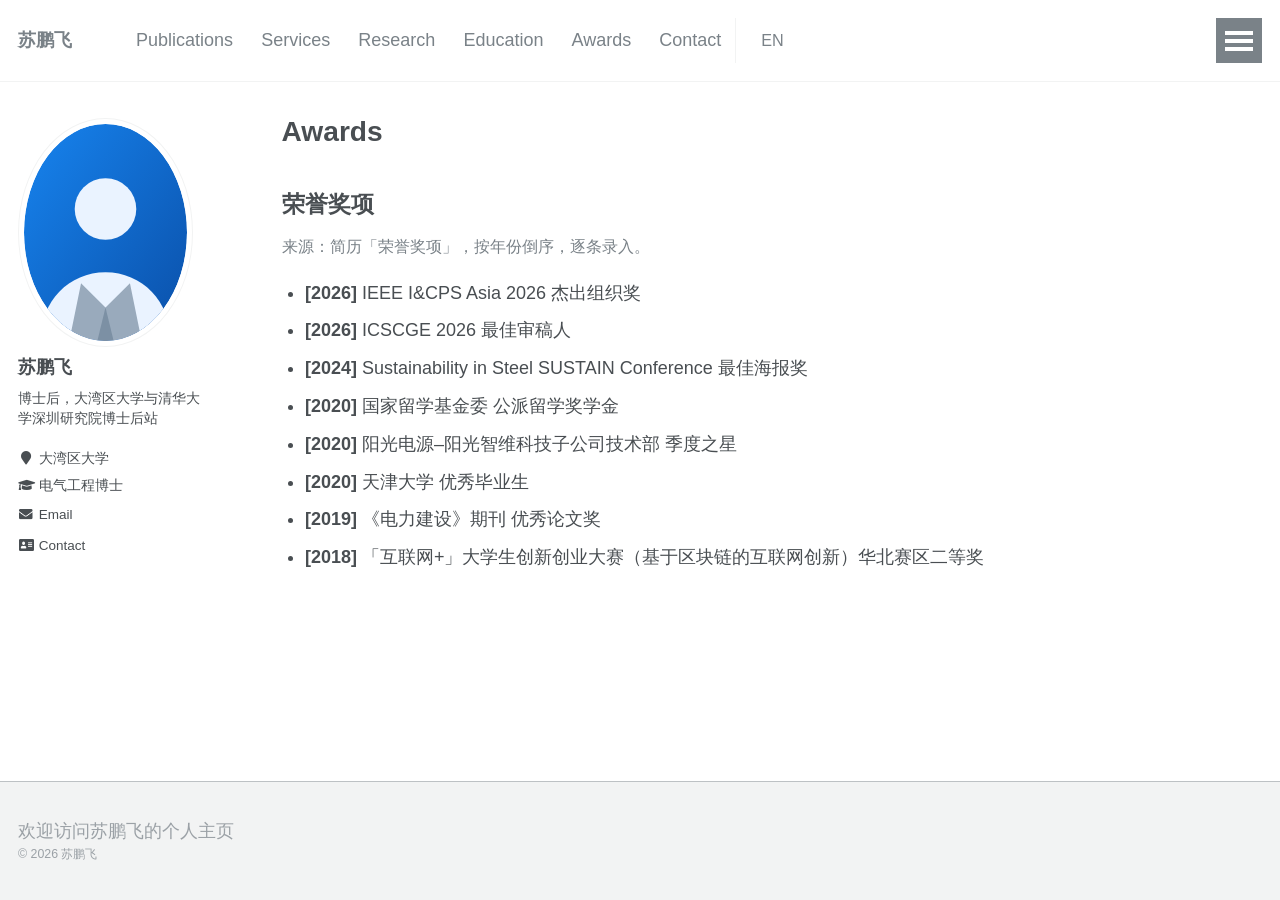
==== commit 9dd86844: "新增中英双语版本：中文根路径 + 英文 /en/，共 14 页 - 两套独立静态页面，各自 7 页，导航末尾加 EN / 中文 切换，链接到另一语言同名页面 - 每页 head 增加 hreflang" ====
--- a/awards/index.html
+++ b/awards/index.html
@@ -2,6 +2,9 @@
 <html lang="zh-CN" class="no-js">
 <head>
 <meta charset="utf-8">
+<link rel="alternate" hreflang="zh-CN" href="https://pengfeisu6.github.io/awards/">
+<link rel="alternate" hreflang="en" href="https://pengfeisu6.github.io/en/awards/">
+<link rel="alternate" hreflang="x-default" href="https://pengfeisu6.github.io/">
 <title>荣誉奖项 - 苏鹏飞</title>
 <meta name="description" content="苏鹏飞，电气工程博士，大湾区大学与清华大学深圳研究院博士后站博士后。研究方向：工业负荷灵活性、炼钢流程优化排产、混合储能与需求响应、多能源系统协同。">
 <meta property="og:site_name" content="苏鹏飞">
@@ -29,6 +32,7 @@
           <li class="masthead__menu-item"><a href="../education/index.html">Education</a></li>
           <li class="masthead__menu-item"><a href="../awards/index.html">Awards</a></li>
           <li class="masthead__menu-item"><a href="../contact/index.html">Contact</a></li>
+          <li class="masthead__menu-item masthead__menu-item--lang"><a href="../en/awards/index.html" lang="en" hreflang="en">EN</a></li>
         </ul>
         <ul class="hidden-links hidden">
           <li class="masthead__menu-item nav-clone"><a href="../index.html" data-field="name">苏鹏飞</a></li>
@@ -38,6 +42,7 @@
           <li class="masthead__menu-item nav-clone"><a href="../education/index.html">Education</a></li>
           <li class="masthead__menu-item nav-clone"><a href="../awards/index.html">Awards</a></li>
           <li class="masthead__menu-item nav-clone"><a href="../contact/index.html">Contact</a></li>
+          <li class="masthead__menu-item nav-clone masthead__menu-item--lang"><a href="../en/awards/index.html" lang="en" hreflang="en">EN</a></li>
         </ul>
       </nav>
     </div>
--- a/assets/css/custom.css
+++ b/assets/css/custom.css
@@ -24,6 +24,29 @@
 .greedy-nav .hidden-links:has(> li:not(.nav-clone)) > li.nav-clone {
   display: none;
 }
+
+/* 中英文切换项：与常规菜单保持同一视觉层级，仅用细竖线区隔。
+   加入第 8 个菜单项后，略微收紧整体横向间距，保证语言切换在桌面宽度下
+   不会被 greedy-nav 收进下拉（英文版品牌名比中文版长，余量更小）。
+   主题原有的 first-child / last-child 边距归零规则优先级更高，仍生效。 */
+.greedy-nav .visible-links > li > a {
+  margin-left: 0.78rem;
+  margin-right: 0.78rem;
+}
+
+.greedy-nav .visible-links > li.masthead__menu-item--lang {
+  padding-left: 0.6rem;
+  border-left: 1px solid #f2f3f3;
+}
+
+.greedy-nav .visible-links > li.masthead__menu-item--lang a {
+  font-size: 0.9em;
+  white-space: nowrap;
+}
+
+/* 英文版侧栏沿用主题的 nowrap 单行排版；条目标签已在生成时控制长度
+   （Great Bay University / Electrical Eng. PhD / Email / Contact），
+   因此不会溢出到右侧正文区。若后续追加更长的标签，可在此放开换行。 */
 
 /* 论文、专利的编号列表（与参考站 publications 页内联样式保持一致） */
 ol.custom-counter {
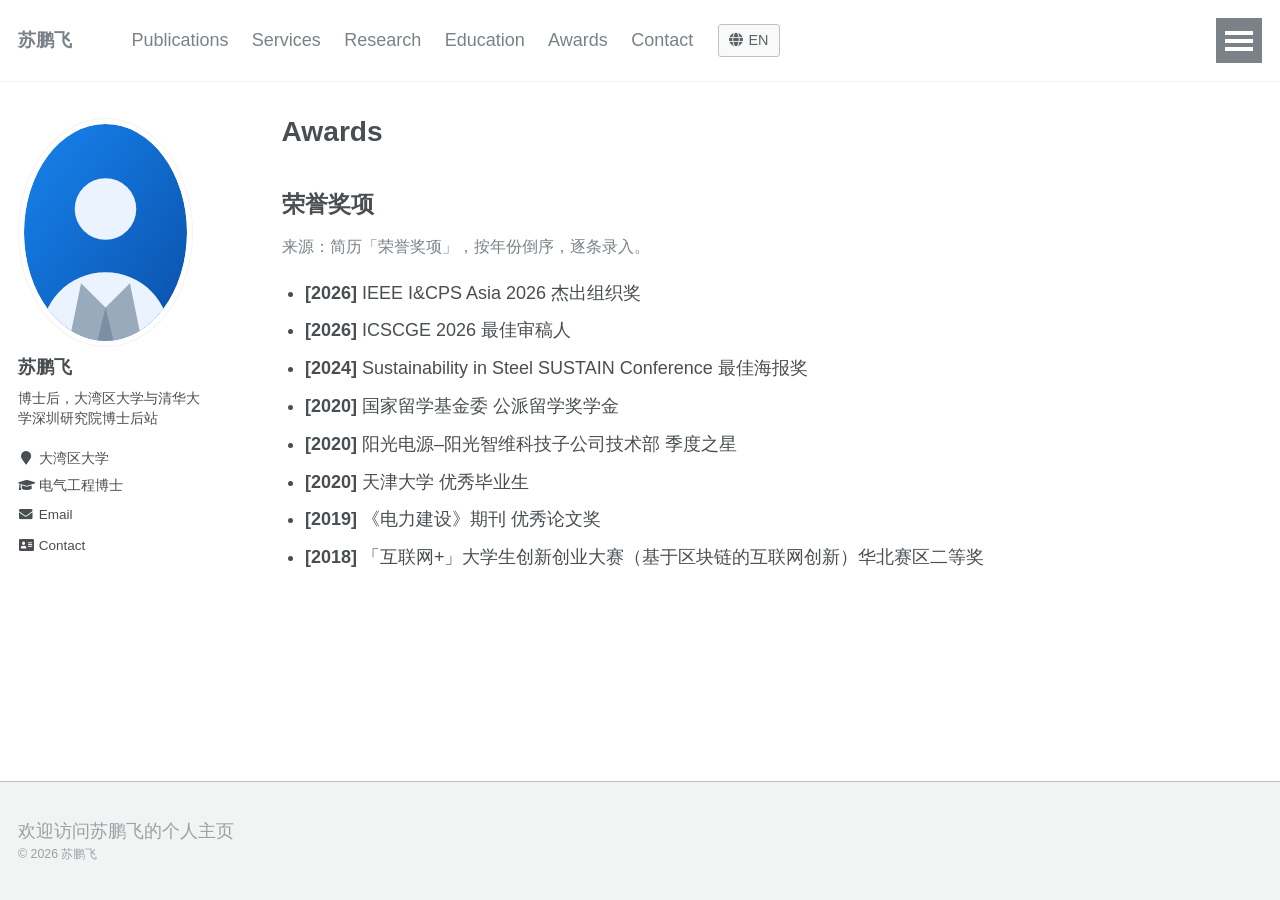
==== commit 0a65c7f5: "将中英文切换改为按钮：14 页导航加入地球图标圆角按钮，收紧导航间距保证桌面常显" ====
--- a/awards/index.html
+++ b/awards/index.html
@@ -32,7 +32,7 @@
           <li class="masthead__menu-item"><a href="../education/index.html">Education</a></li>
           <li class="masthead__menu-item"><a href="../awards/index.html">Awards</a></li>
           <li class="masthead__menu-item"><a href="../contact/index.html">Contact</a></li>
-          <li class="masthead__menu-item masthead__menu-item--lang"><a href="../en/awards/index.html" lang="en" hreflang="en">EN</a></li>
+          <li class="masthead__menu-item masthead__menu-item--lang"><a class="lang-btn" href="../en/awards/index.html" lang="en" hreflang="en" aria-label="切换到英文版" title="切换到英文版"><i class="fas fa-globe" aria-hidden="true"></i><span>EN</span></a></li>
         </ul>
         <ul class="hidden-links hidden">
           <li class="masthead__menu-item nav-clone"><a href="../index.html" data-field="name">苏鹏飞</a></li>
@@ -42,7 +42,7 @@
           <li class="masthead__menu-item nav-clone"><a href="../education/index.html">Education</a></li>
           <li class="masthead__menu-item nav-clone"><a href="../awards/index.html">Awards</a></li>
           <li class="masthead__menu-item nav-clone"><a href="../contact/index.html">Contact</a></li>
-          <li class="masthead__menu-item nav-clone masthead__menu-item--lang"><a href="../en/awards/index.html" lang="en" hreflang="en">EN</a></li>
+          <li class="masthead__menu-item nav-clone masthead__menu-item--lang"><a class="lang-btn" href="../en/awards/index.html" lang="en" hreflang="en" aria-label="切换到英文版" title="切换到英文版"><i class="fas fa-globe" aria-hidden="true"></i><span>EN</span></a></li>
         </ul>
       </nav>
     </div>
--- a/assets/css/custom.css
+++ b/assets/css/custom.css
@@ -25,23 +25,52 @@
   display: none;
 }
 
-/* 中英文切换项：与常规菜单保持同一视觉层级，仅用细竖线区隔。
-   加入第 8 个菜单项后，略微收紧整体横向间距，保证语言切换在桌面宽度下
-   不会被 greedy-nav 收进下拉（英文版品牌名比中文版长，余量更小）。
+/* --------------------------------------------------------------------------
+   中英文切换按钮
+   --------------------------------------------------------------------------
+   第 8 个菜单项做成明确的按钮（地球图标 + 目标语言），点击即跳转到
+   另一语言的同名页面。按钮比纯文字略宽，因此整体横向间距进一步收紧，
+   保证 ≥925px 时 8 项仍全部常显、不落入下拉。
    主题原有的 first-child / last-child 边距归零规则优先级更高，仍生效。 */
 .greedy-nav .visible-links > li > a {
-  margin-left: 0.78rem;
-  margin-right: 0.78rem;
+  margin-left: 0.65rem;
+  margin-right: 0.65rem;
 }
 
 .greedy-nav .visible-links > li.masthead__menu-item--lang {
-  padding-left: 0.6rem;
-  border-left: 1px solid #f2f3f3;
+  padding-left: 0.35rem;
 }
 
-.greedy-nav .visible-links > li.masthead__menu-item--lang a {
-  font-size: 0.9em;
+.greedy-nav .visible-links > li.masthead__menu-item--lang a.lang-btn,
+.greedy-nav .hidden-links > li.masthead__menu-item--lang a.lang-btn {
+  display: inline-block;
+  margin: 0 0 0 0.4rem;
+  padding: 0.3em 0.7em;
+  border: 1px solid #bdc1c4;
+  border-radius: 3px;
+  background: #f8f9f9;
+  color: #5c6266;
+  font-size: 0.8em;
+  line-height: 1.5;
   white-space: nowrap;
+  text-decoration: none;
+  -webkit-transition: background-color 0.2s ease-in-out, color 0.2s ease-in-out;
+  transition: background-color 0.2s ease-in-out, color 0.2s ease-in-out;
+}
+
+.greedy-nav a.lang-btn:hover {
+  background: #e9edef;
+  color: #494e52;
+  text-decoration: none;
+}
+
+/* 主题给 .visible-links a 加的下划线动画不适用于按钮 */
+.greedy-nav .visible-links a.lang-btn::before {
+  display: none;
+}
+
+a.lang-btn i {
+  margin-right: 0.35em;
 }
 
 /* 英文版侧栏沿用主题的 nowrap 单行排版；条目标签已在生成时控制长度
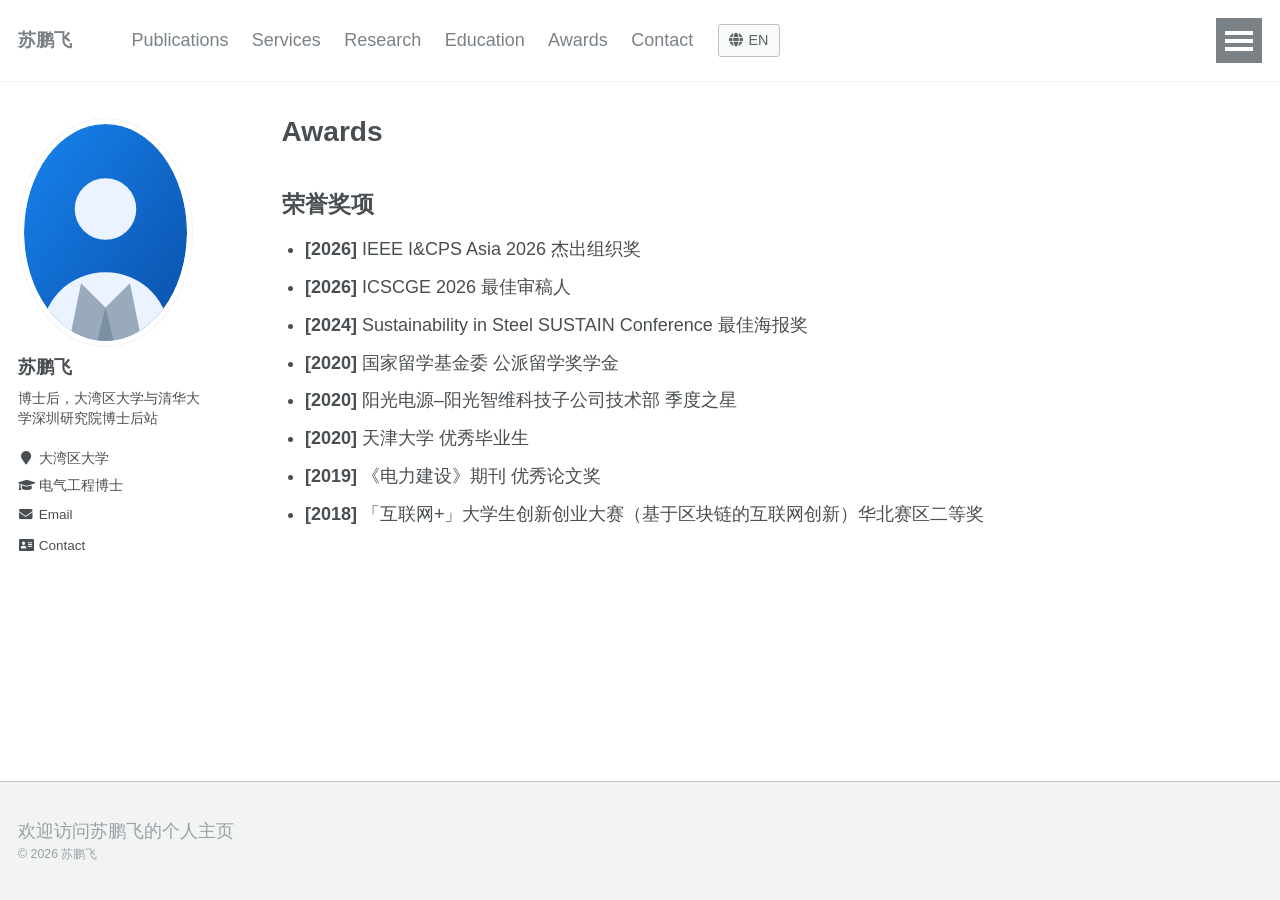
==== commit 14b50047: "去除全站编纂说明类文字：14 处来源声明、依据说明与免责提示（中英同步）" ====
--- a/awards/index.html
+++ b/awards/index.html
@@ -73,7 +73,6 @@
 <div class="archive">
   <h1 class="page__title">Awards</h1>
   <h2 id="awards">荣誉奖项</h2>
-  <p class="page-note">来源：简历「荣誉奖项」，按年份倒序，逐条录入。</p>
   <ul class="plain-list">
     <li><strong>[2026]</strong> IEEE I&amp;CPS Asia 2026 杰出组织奖</li>
     <li><strong>[2026]</strong> ICSCGE 2026 最佳审稿人</li>
--- a/assets/css/custom.css
+++ b/assets/css/custom.css
@@ -144,3 +144,81 @@
 .project-block h3 {
   margin-bottom: 0.2em;
 }
+
+/* --------------------------------------------------------------------------
+   Research 页：研究方向示意图
+   --------------------------------------------------------------------------
+   主题把 figure 设为 flex 且给 img 加了 margin / 圆角 / 过渡，
+   figcaption 用 Georgia 衬线；这里显式覆盖，得到「细边框 + 图 + 图注」的
+   克制版式，不使用阴影、彩色标签或编号徽章。 */
+.research-block {
+  margin-bottom: 2.4em;
+}
+
+.research-block h3 {
+  margin-bottom: 0.5em;
+}
+
+.research-block > p {
+  margin-bottom: 1em;
+}
+
+figure.research-figure {
+  display: block;
+  margin: 0;
+  border: 1px solid #e3e6e8;
+  border-radius: 4px;
+  background: #ffffff;
+  overflow: hidden;
+}
+
+/* 点击示意图在新标签查看原尺寸；禁用主题的链接下划线动画 */
+figure.research-figure a.research-figure__zoom {
+  display: block;
+  border-bottom: 0;
+  text-decoration: none;
+}
+
+figure.research-figure a.research-figure__zoom::before,
+figure.research-figure a.research-figure__zoom::after {
+  display: none;
+}
+
+figure.research-figure img {
+  display: block;
+  width: 100%;
+  height: auto;
+  margin: 0;
+  border-radius: 0;
+  -webkit-transition: none;
+  transition: none;
+}
+
+figure.research-figure figcaption {
+  margin: 0;
+  padding: 0.65em 0.9em;
+  border-top: 1px solid #e3e6e8;
+  background: #f8f9f9;
+  color: #7a8288;
+  font-family: inherit;
+  font-size: 0.85em;
+  line-height: 1.5;
+  text-align: left;
+}
+
+/* 窄屏：保持示意图的最小可读宽度，允许在卡片内横向滚动 */
+@media screen and (max-width: 640px) {
+  figure.research-figure {
+    overflow-x: auto;
+    overflow-y: hidden;
+  }
+
+  figure.research-figure img {
+    min-width: 620px;
+  }
+
+  figure.research-figure figcaption {
+    min-width: 620px;
+    box-sizing: border-box;
+  }
+}
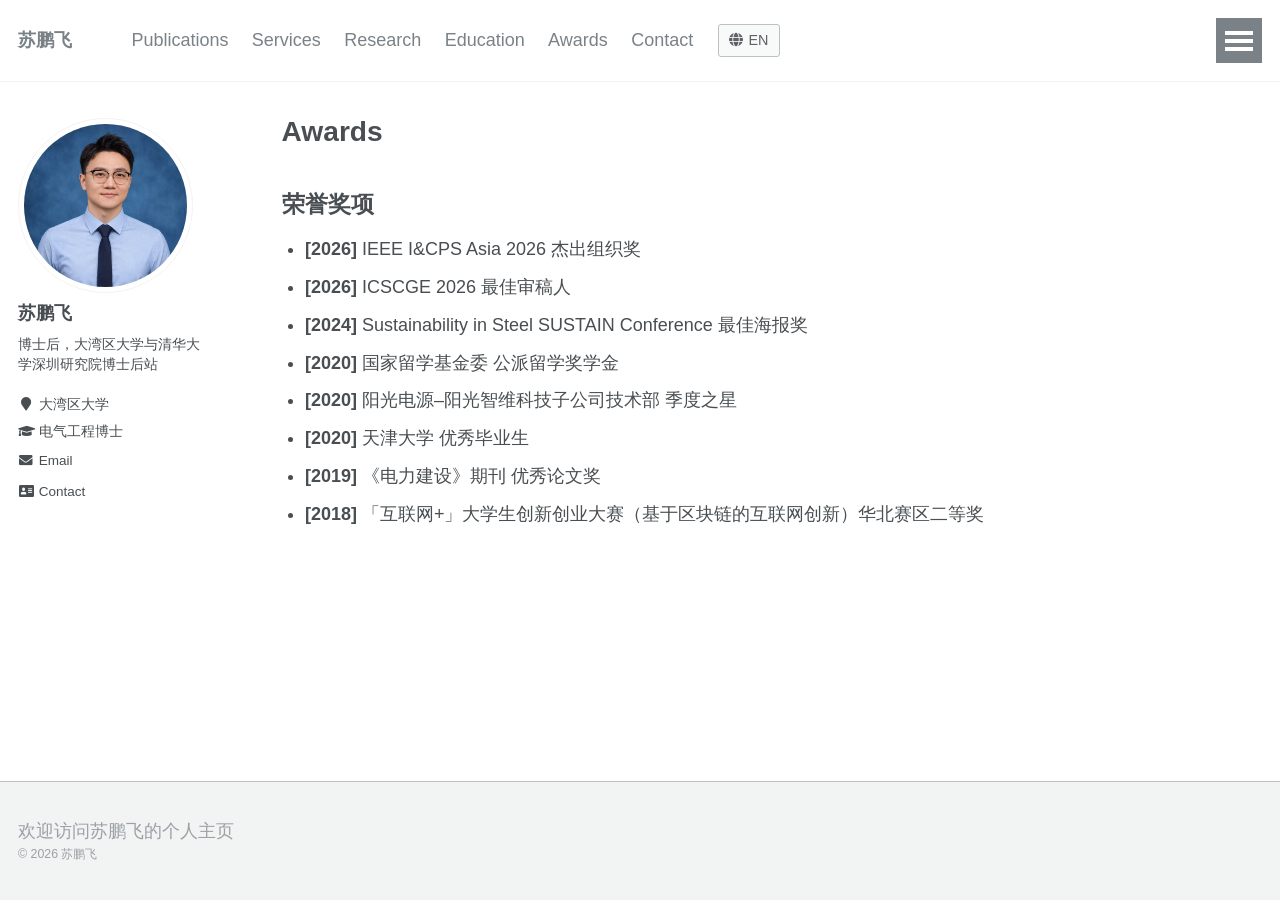
==== commit 7e9d9c26: "替换全站侧栏占位头像为用户提供的个人形象照（居中裁为 600x600 方形）" ====
--- a/awards/index.html
+++ b/awards/index.html
@@ -52,8 +52,7 @@
 <div class="sidebar sticky">
   <div itemscope itemtype="http://schema.org/Person">
     <div class="author__avatar">
-      <!-- 简历未提供照片：蓝色椭圆占位头像；拿到照片后替换下方 img 的 src 即可 -->
-      <img src="../assets/images/profile.svg" class="author__avatar" alt="苏鹏飞">
+      <img src="../assets/images/profile.jpg" class="author__avatar" alt="苏鹏飞个人形象照">
     </div>
     <div class="author__content">
       <h3 class="author__name" data-field="name">苏鹏飞</h3>
--- a/assets/css/custom.css
+++ b/assets/css/custom.css
@@ -177,6 +177,7 @@
   display: block;
   border-bottom: 0;
   text-decoration: none;
+  cursor: zoom-in;
 }
 
 figure.research-figure a.research-figure__zoom::before,
@@ -221,4 +222,10 @@
     min-width: 620px;
     box-sizing: border-box;
   }
-}
+
+  /* EI2 报告原图分辨率更高、图内标注更小 */
+  figure.research-figure--detail img,
+  figure.research-figure--detail figcaption {
+    min-width: 900px;
+  }
+}
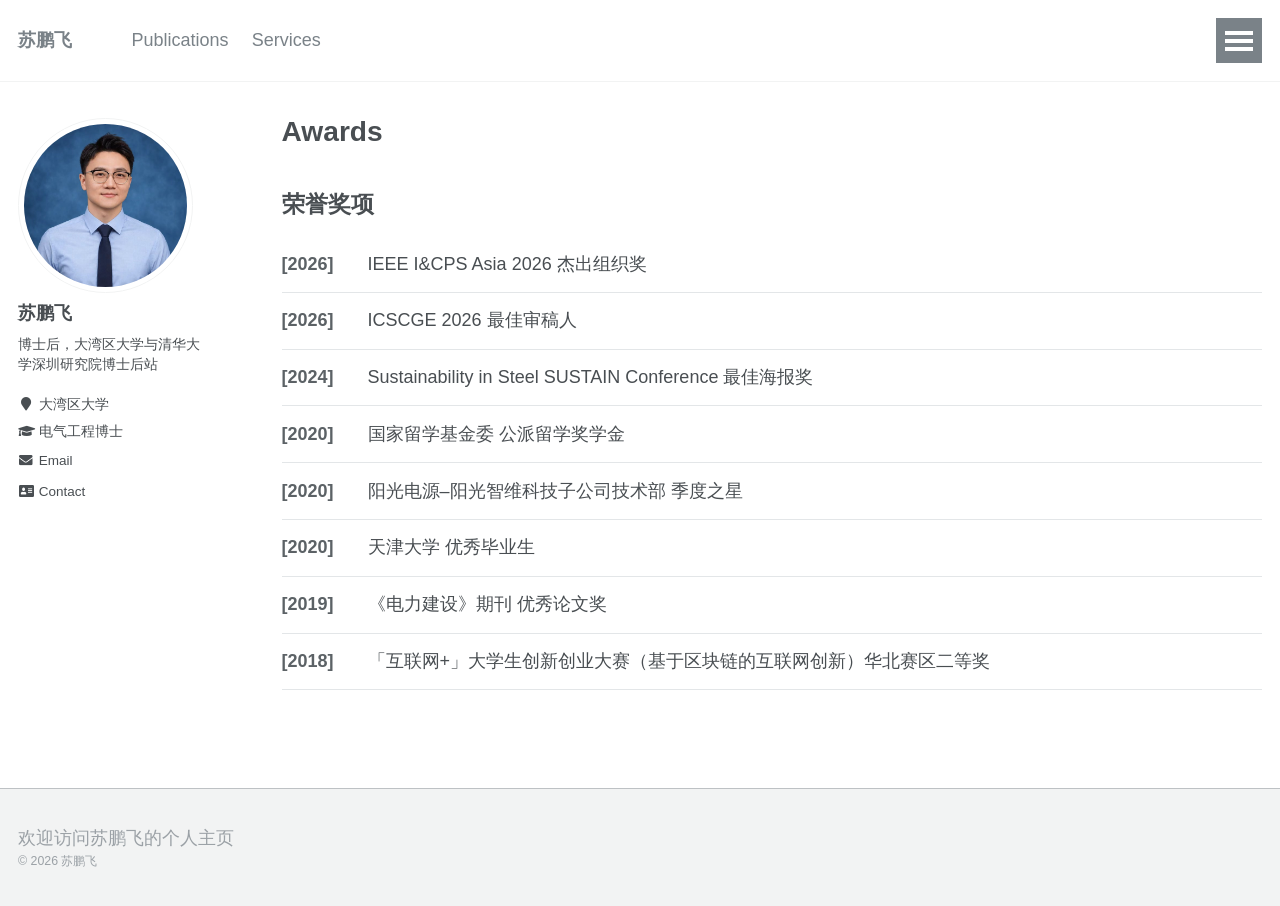
==== commit 59186cbb: "Organise bilingual pages and maintain verified site structure" ====
--- a/awards/index.html
+++ b/awards/index.html
@@ -17,13 +17,14 @@
 <link rel="stylesheet" href="../assets/css/custom.css">
 </head>
 <body data-home="../index.html">
+<a class="skip-link" href="#content">跳转到正文</a>
 <!-- 结构：masthead（真实页面导航） + #main（sticky sidebar + archive） + page__footer
-     内容填充位置：下方 <div class="archive"> 内部；共享身份字段见 data/profile.js -->
+     内容填充位置：下方 <div class="archive organized-page" id="content" tabindex="-1"> 内部；共享身份字段见 data/profile.js -->
 <div class="masthead">
   <div class="masthead__inner-wrap">
     <div class="masthead__menu">
       <nav id="site-nav" class="greedy-nav">
-        <button><div class="navicon"></div></button>
+        <button aria-label="导航菜单"><div class="navicon"></div></button>
         <ul class="visible-links">
           <li class="masthead__menu-item masthead__menu-item--lg"><a href="../index.html" data-field="name">苏鹏飞</a></li>
           <li class="masthead__menu-item"><a href="../publications/index.html">Publications</a></li>
@@ -69,10 +70,10 @@
     </div>
   </div>
 </div>
-<div class="archive">
+<div class="archive organized-page" id="content" tabindex="-1">
   <h1 class="page__title">Awards</h1>
   <h2 id="awards">荣誉奖项</h2>
-  <ul class="plain-list">
+  <ul class="plain-list award-timeline">
     <li><strong>[2026]</strong> IEEE I&amp;CPS Asia 2026 杰出组织奖</li>
     <li><strong>[2026]</strong> ICSCGE 2026 最佳审稿人</li>
     <li><strong>[2024]</strong> Sustainability in Steel SUSTAIN Conference 最佳海报奖</li>
--- a/assets/css/custom.css
+++ b/assets/css/custom.css
@@ -229,3 +229,30 @@
     min-width: 900px;
   }
 }
+
+/* Shared editorial layout for the non-Research pages (November 2026). */
+.skip-link { position: fixed; left: 1rem; top: -5rem; z-index: 100; padding: .6rem 1rem; background: #fff; border: 2px solid #396c85; }
+.skip-link:focus { top: 1rem; }
+.organized-page { overflow-wrap: anywhere; }
+.organized-page h2[id], .organized-page h3[id] { scroll-margin-top: 1.5rem; }
+.organized-page .section-nav { display: flex; flex-wrap: wrap; gap: .5rem 1rem; margin: 1rem 0 1.8rem; padding: .85rem 0; border-top: 1px solid #e3e6e8; border-bottom: 1px solid #e3e6e8; font-size: .85em; }
+.organized-page .section-nav a { text-decoration: none; }
+.organized-page .section-nav a:hover { text-decoration: underline; }
+.organized-page .career-entry { border-left: 2px solid #dbe3e7; padding: .1rem 0 .1rem 1.1rem; margin: 1.4rem 0; }
+.organized-page .career-entry h3 { margin-top: 0; }
+.organized-page .career-entry p:last-child { margin-bottom: 0; }
+.organized-page .news-archive { margin: 1rem 0 1.5rem; padding: .8rem 1rem; border: 1px solid #e3e6e8; border-radius: 4px; }
+.organized-page .news-archive summary { cursor: pointer; font-weight: 600; }
+.organized-page .news-archive[open] summary { margin-bottom: 1rem; }
+.organized-page .news-archive ul { margin-bottom: 0; }
+.organized-page .award-timeline { list-style: none; padding-left: 0; }
+.organized-page .award-timeline li { padding: .8rem 0; margin: 0; border-bottom: 1px solid #e3e6e8; }
+.organized-page .award-timeline strong { display: inline-block; min-width: 4.5em; color: #5c6266; }
+.organized-page .contact-details { list-style: none; padding: 1.2rem; border: 1px solid #e3e6e8; border-radius: 4px; background: #f8f9f9; }
+.organized-page .contact-details li:last-child { margin-bottom: 0; }
+.organized-page a:focus-visible, .organized-page summary:focus-visible { outline: 2px solid #396c85; outline-offset: 4px; }
+@media (max-width: 640px) {
+ .organized-page .section-nav { gap: .7rem 1rem; }
+ .organized-page .contact-details { padding: .85rem; }
+ .organized-page .career-entry { padding-left: .8rem; }
+}
